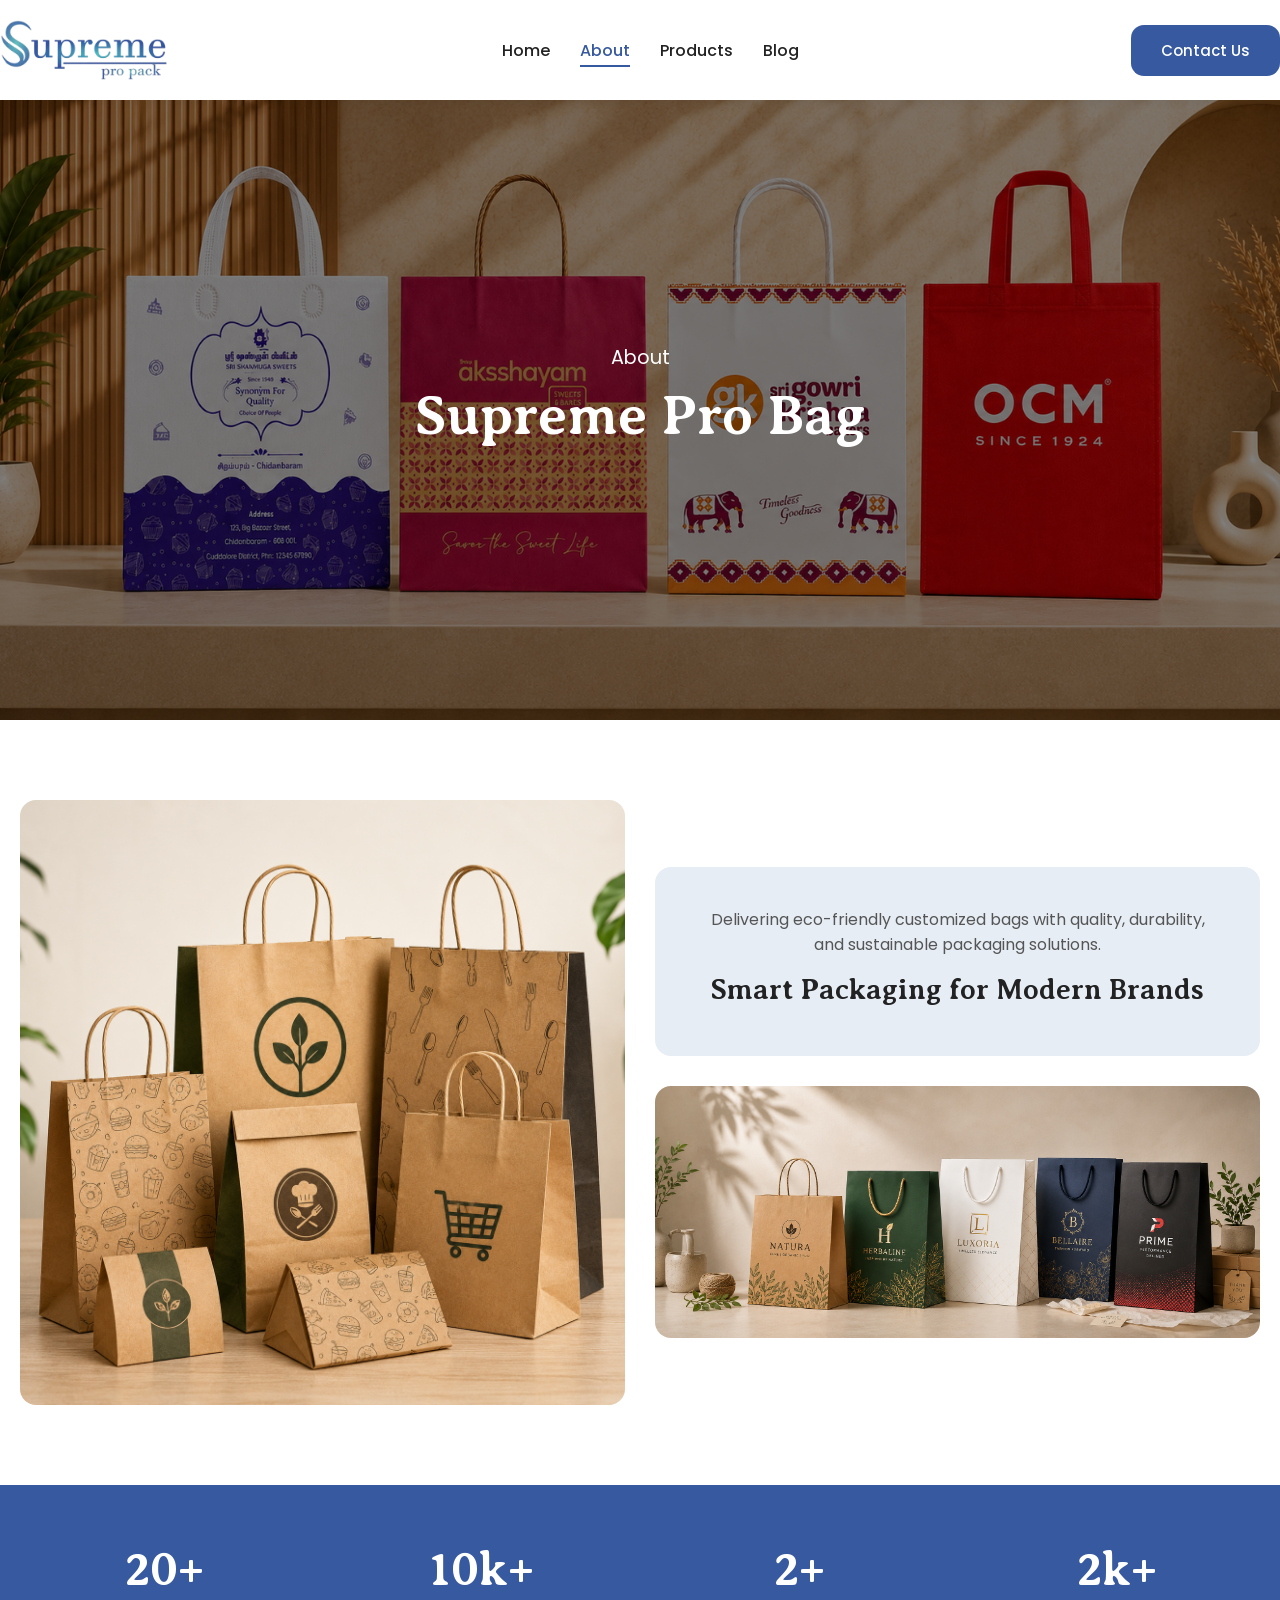
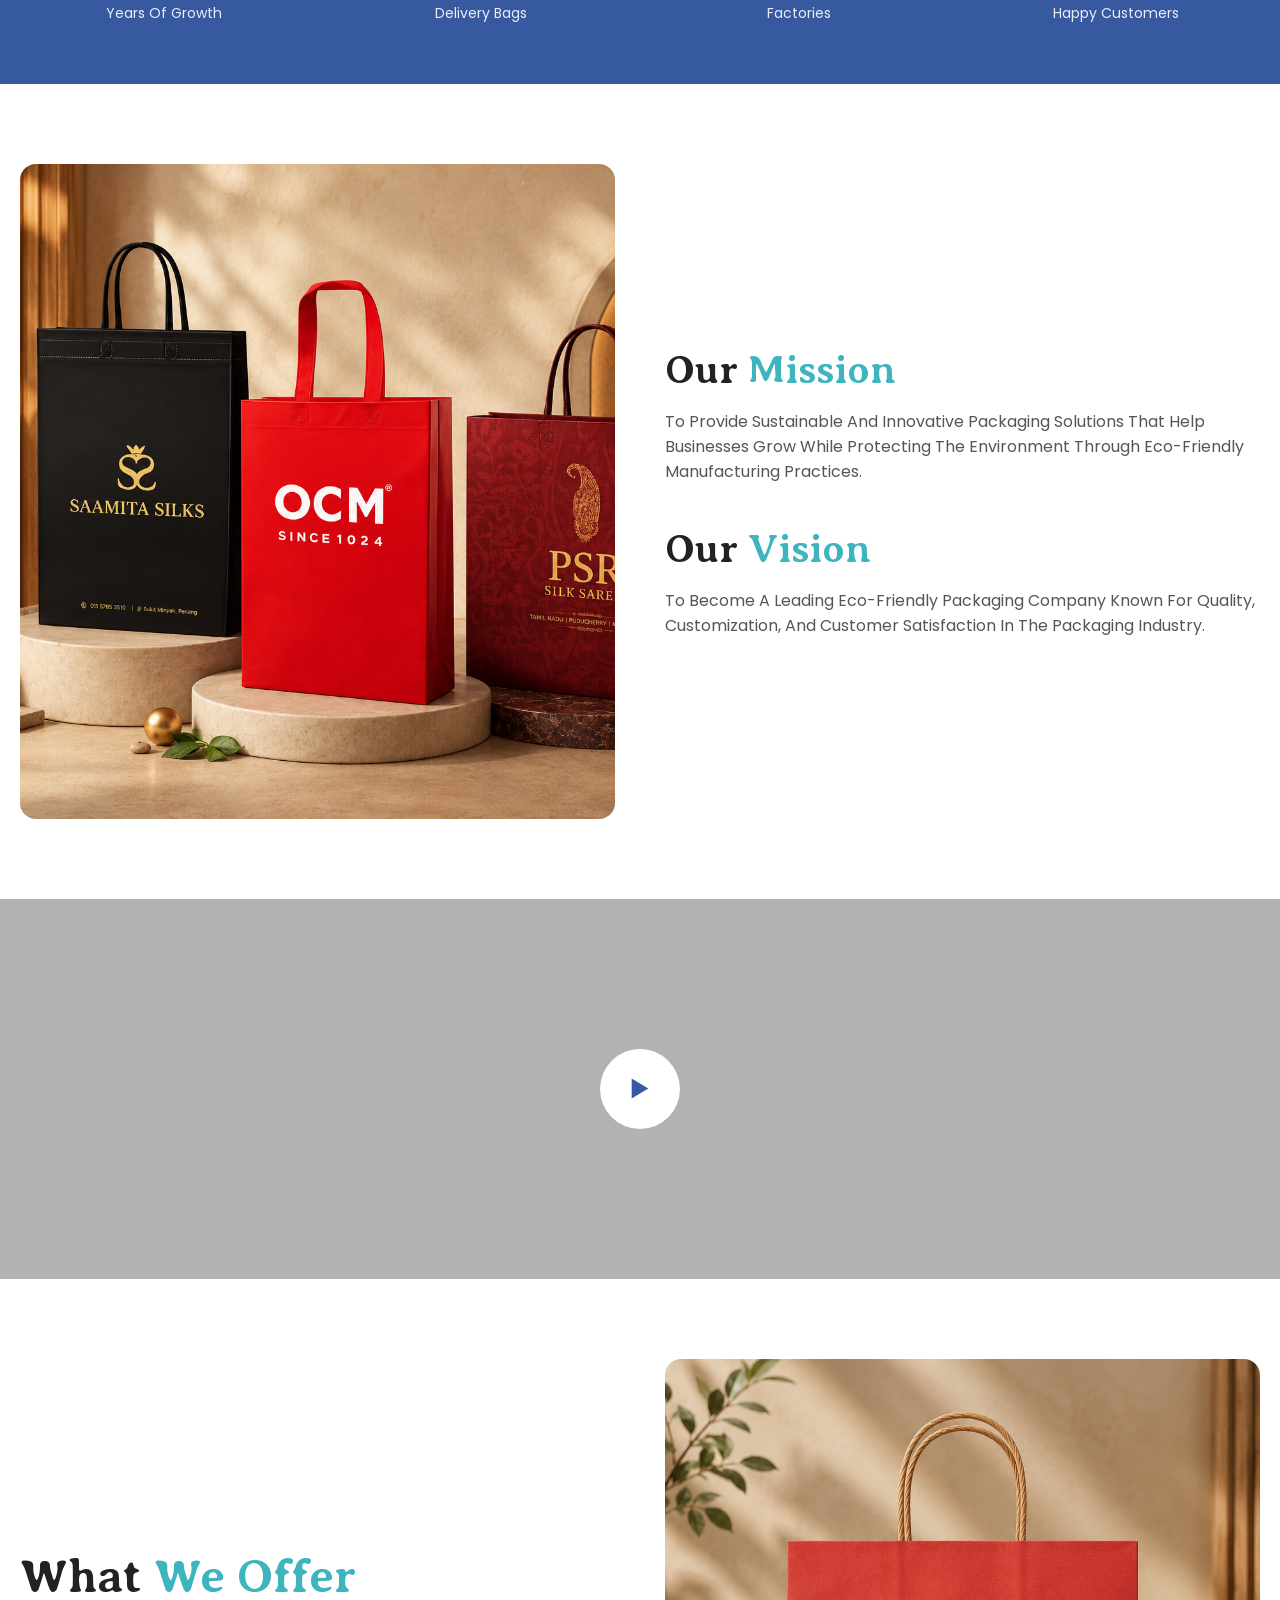
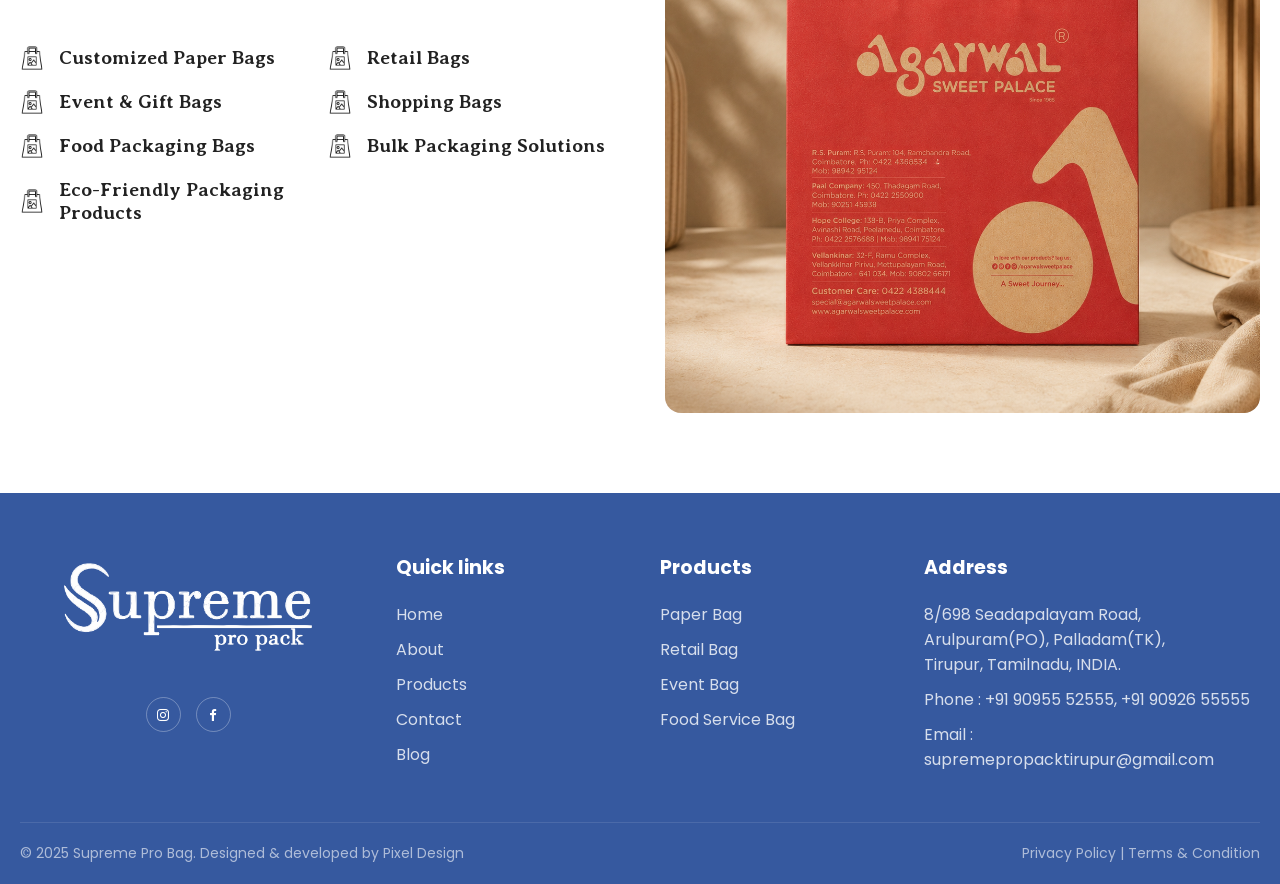
==== about.html @ 0ffd9256 "fourth commit" ====
<!DOCTYPE html>
<html lang="en">
<head>
    <meta charset="UTF-8">
    <meta name="viewport" content="width=device-width, initial-scale=1.0">
    <meta name="description" content="About Supreme Pro Pack - Your Trusted Packaging Partner">
    <title>Supreme Pro Pack | About Us</title>
    
    <!-- Google Fonts -->
    <link rel="preconnect" href="https://fonts.googleapis.com">
    <link rel="preconnect" href="https://fonts.gstatic.com" crossorigin>
    <link href="https://fonts.googleapis.com/css2?family=Averia+Serif+Libre:ital,wght@0,300;0,400;0,700;1,300;1,400;1,700&family=Poppins:ital,wght@0,300;0,400;0,500;0,600;0,700;display=swap" rel="stylesheet">
    
    <!-- Swiper CSS -->
    <link rel="stylesheet" href="https://cdn.jsdelivr.net/npm/swiper@11/swiper-bundle.min.css" />
    
    <!-- BoxIcons for icons -->
    <link href='https://unpkg.com/boxicons@2.1.4/css/boxicons.min.css' rel='stylesheet'>
    
    <!-- Global CSS -->
    <link rel="stylesheet" href="css/style.css">
</head>
<body>
    <!-- Header -->
    <header class="header">
        <div class="container header__inner">
            <a href="index.html" class="logo">
                <img src="assets/img/home-page/header-logo.png" alt="Supreme Pro Pack">
            </a>
            
            <nav class="nav">
                <ul class="nav__list">
                    <li><a href="index.html" class="nav__link">Home</a></li>
                    <li><a href="about.html" class="nav__link active">About</a></li>
                    <li><a href="products.html" class="nav__link">Products</a></li>
                    <li><a href="#" class="nav__link">Blog</a></li>
                </ul>
            </nav>
            
            <a href="contact.html" class="btn btn--primary header__btn">Contact Us</a>
            
            <button class="mobile-toggle" aria-label="Toggle menu">
                <i class='bx bx-menu'></i>
            </button>
        </div>
    </header>

    <main>
        <!-- Page Header -->
        <section class="page-header bg-about-header">
            <div class="container">
                <span class="page-header__subtitle">About</span>
                <h1 class="page-header__title">Supreme Pro Bag</h1>
            </div>
        </section>

        <!-- About Intro Section -->
        <section class="about-intro section-padding">
            <div class="container">
                <div class="about-intro__grid">
                    <div class="about-intro__left">
                        <img src="assets/img/about-us/Subtract.png" alt="Eco Friendly Bags">
                    </div>
                    <div class="about-intro__right">
                        <div class="about-intro__box">
                            <p>Delivering eco-friendly customized bags with quality, durability, and sustainable packaging solutions.</p>
                            <h3>Smart Packaging for Modern Brands</h3>
                        </div>
                        <div class="about-intro__collage">
                            <img src="assets/img/about-us/Frame%201.png" alt="Manufacturing Process">
                        </div>
                    </div>
                </div>
            </div>
        </section>

        <!-- Stats Section -->
        <section class="stats">
            <div class="container">
                <div class="stats__grid">
                    <div class="stat-item">
                        <div class="stat-item__number">20+</div>
                        <div class="stat-item__text">Years Of Growth</div>
                    </div>
                    <div class="stat-item">
                        <div class="stat-item__number">10k+</div>
                        <div class="stat-item__text">Delivery Bags</div>
                    </div>
                    <div class="stat-item">
                        <div class="stat-item__number">2+</div>
                        <div class="stat-item__text">Factories</div>
                    </div>
                    <div class="stat-item">
                        <div class="stat-item__number">2k+</div>
                        <div class="stat-item__text">Happy Customers</div>
                    </div>
                </div>
            </div>
        </section>

        <!-- Mission & Vision Section -->
        <section class="mission-vision section-padding">
            <div class="container">
                <div class="mission-vision__grid">
                    <div class="mission-vision__img">
                        <img src="assets/img/new/Abour our mission vission.png" alt="Supreme Pro Bags">
                    </div>
                    <div class="mission-vision__content">
                        <div class="mv-block">
                            <h3>Our <span class="text-secondary">Mission</span></h3>
                            <p>To Provide Sustainable And Innovative Packaging Solutions That Help Businesses Grow While Protecting The Environment Through Eco-Friendly Manufacturing Practices.</p>
                        </div>
                        <div class="mv-block">
                            <h3>Our <span class="text-secondary">Vision</span></h3>
                            <p>To Become A Leading Eco-Friendly Packaging Company Known For Quality, Customization, And Customer Satisfaction In The Packaging Industry.</p>
                        </div>
                    </div>
                </div>
            </div>
        </section>

        <!-- Video Section -->
        <section class="video-section" class="video-section bg-video-section">
            <a href="#" class="play-btn"><i class='bx bx-play'></i></a>
        </section>

        <!-- What We Offer Section -->
        <section class="offer section-padding">
            <div class="container">
                <div class="offer__grid">
                    <div class="offer__content">
                        <div class="section-heading">
                            <h2 class="section-title">What <span class="text-secondary">We Offer</span></h2>
                        </div>
                        <div class="offer__list">
                            <div class="offer__item">
                                <img src="assets/img/about-us/shopping-bag_3880168%201.png" alt="Icon">
                                <span>Customized Paper Bags</span>
                            </div>
                            <div class="offer__item">
                                <img src="assets/img/about-us/shopping-bag_3880168%201.png" alt="Icon">
                                <span>Retail Bags</span>
                            </div>
                            <div class="offer__item">
                                <img src="assets/img/about-us/shopping-bag_3880168%201.png" alt="Icon">
                                <span>Event & Gift Bags</span>
                            </div>
                            <div class="offer__item">
                                <img src="assets/img/about-us/shopping-bag_3880168%201.png" alt="Icon">
                                <span>Shopping Bags</span>
                            </div>
                            <div class="offer__item">
                                <img src="assets/img/about-us/shopping-bag_3880168%201.png" alt="Icon">
                                <span>Food Packaging Bags</span>
                            </div>
                            <div class="offer__item">
                                <img src="assets/img/about-us/shopping-bag_3880168%201.png" alt="Icon">
                                <span>Bulk Packaging Solutions</span>
                            </div>
                            <div class="offer__item">
                                <img src="assets/img/about-us/shopping-bag_3880168%201.png" alt="Icon">
                                <span>Eco-Friendly Packaging Products</span>
                            </div>
                        </div>
                    </div>
                    <div class="offer__img">
                        <img src="assets/img/new/ChatGPT Image Jun 20, 2026, 01_27_33 PM.png" alt="Our Offerings">
                    </div>
                </div>
            </div>
        </section>
    </main>

    <!-- Footer -->
    <footer class="footer">
        <div class="container footer__top">
            <div class="footer__col">
                <a href="index.html" class="footer__logo">
                    <img src="assets/img/home-page/footer-logo.png" alt="Supreme Pro Pack">
                </a>
                <div class="footer__socials">
                    <a href="#"><i class='bx bxl-instagram'></i></a>
                    <a href="#"><i class='bx bxl-facebook'></i></a>
                </div>
            </div>
            
            <div class="footer__col">
                <h4 class="footer__title">Quick links</h4>
                <ul class="footer__links">
                    <li><a href="index.html">Home</a></li>
                    <li><a href="about.html">About</a></li>
                    <li><a href="products.html">Products</a></li>
                    <li><a href="contact.html">Contact</a></li>
                    <li><a href="#">Blog</a></li>
                </ul>
            </div>
            
            <div class="footer__col">
                <h4 class="footer__title">Products</h4>
                <ul class="footer__links">
                    <li><a href="#">Paper Bag</a></li>
                    <li><a href="#">Retail Bag</a></li>
                    <li><a href="#">Event Bag</a></li>
                    <li><a href="#">Food Service Bag</a></li>
                </ul>
            </div>
            
            <div class="footer__col">
                <h4 class="footer__title">Address</h4>
                <p class="footer__address">8/698 Seadapalayam Road,<br>Arulpuram(PO), Palladam(TK),<br>Tirupur, Tamilnadu, INDIA.</p>
                <p class="footer__contact">Phone : +91 90955 52555, +91 90926 55555</p>
                <p class="footer__contact">Email : supremepropacktirupur@gmail.com</p>
            </div>
        </div>
        
        <div class="container">
            <div class="footer__bottom">
                <p>&copy; 2025 Supreme Pro Bag. Designed & developed by Pixel Design</p>
                <div class="footer__bottom-links">
                    <a href="#">Privacy Policy</a> | <a href="#">Terms & Condition</a>
                </div>
            </div>
        </div>
    </footer>

    <!-- Swiper JS -->
    <script src="https://cdn.jsdelivr.net/npm/swiper@11/swiper-bundle.min.js"></script>
    
    <!-- Custom JS -->
    <script src="js/app.js"></script>
</body>
</html>
---- css/style.css ----
@import url('https://fonts.googleapis.com/css2?family=Averia+Serif+Libre:ital,wght@0,300;0,400;0,700;1,300;1,400;1,700&family=Poppins:ital,wght@0,100;0,200;0,300;0,400;0,500;0,600;0,700;0,800;0,900;1,100;1,200;1,300;1,400;1,500;1,600;1,700;1,800;1,900&display=swap');

/* --- CSS Variables --- */
:root {
    /* Brand Colors */
    --color-primary: #36599F;
    /* Blue */
    --color-secondary: #3eb5be;
    /* Teal */
    --color-white: #ffffff;
    --color-text: #555555;
    --color-heading: #222222;
    --color-bg-light: #f5f8fa;
    --color-border: #e0e0e0;

    /* Typography */
    --font-heading: 'Averia Serif Libre', serif;
    --font-body: 'Poppins', sans-serif;

    --transition: all 0.3s ease;
    --border-radius: 16px;
    --box-shadow: 0 10px 30px rgba(0, 0, 0, 0.08);
}

/* --- Base Styles (Mobile-First) --- */
* {
    margin: 0;
    padding: 0;
    box-sizing: border-box;
}

html {
    scroll-behavior: smooth;
}

body {
    font-family: var(--font-body);
    background-color: var(--color-white);
    color: var(--color-text);
    font-size: 16px;
    overflow-x: hidden;
}

h1,
h2,
h3,
h4,
h5,
h6 {
    font-family: var(--font-heading);
    color: var(--color-heading);
    margin-bottom: 0.5rem;
    font-weight: 700;
}

a {
    text-decoration: none;
    color: inherit;
    transition: var(--transition);
}

ul {
    list-style: none;
}

img {
    max-width: 100%;
    height: auto;
    display: block;
}

.container {
    width: 100%;
    max-width: 1350px;
    margin: 0 auto;
    padding: 0 20px;
}

.section-padding {
    padding: 80px 0;
}

/* Utilities */
.text-secondary {
    color: var(--color-secondary);
}

.text-white {
    color: var(--color-white);
}

.bg-primary {
    background-color: var(--color-primary);
    color: var(--color-white);
}

.bg-primary h1,
.bg-primary h2,
.bg-primary h3,
.bg-primary h4 {
    color: var(--color-white);
}

.fw-light {
    font-weight: 400;
}

.text-center {
    text-align: center;
}

.mt-40 {
    margin-top: 40px;
}

.mb-50 {
    margin-bottom: 50px;
}

/* Section Headings */
.section-heading {
    margin-bottom: 40px;
}

.section-heading--center {
    text-align: center;
    display: flex;
    flex-direction: column;
    align-items: center;
}

.section-subtitle {
    font-family: var(--font-body);
    font-size: 14px;
    text-transform: uppercase;
    letter-spacing: 1px;
    color: var(--color-text);
    display: inline-block;
    margin-bottom: 10px;
    position: relative;
    padding-left: 50px;
}

.section-subtitle::before {
    content: '';
    position: absolute;
    left: 0;
    top: 50%;
    transform: translateY(-50%);
    width: 40px;
    height: 1px;
    background-color: var(--color-text);
}

.section-subtitle--light {
    color: var(--color-white);
}

.section-subtitle--light::before {
    background-color: var(--color-white);
}

.section-title {
    font-size: 1.8rem;
    line-height: 1.2;
}

.section-heading--light .section-title {
    color: var(--color-white);
}

/* Buttons */
.btn {
    display: inline-flex;
    align-items: center;
    justify-content: center;
    gap: 8px;
    padding: 12px 28px;
    border-radius: 13px;
    font-family: var(--font-body);
    font-weight: 500;
    font-size: 15px;
    cursor: pointer;
    border: 2px solid transparent;
    transition: var(--transition);
}

.btn .bx.bx-right-arrow-alt {
    background-color: #fff;
    font-size: 24px;
    padding: 3px;
    color: var(--color-primary);
    border-radius: 50%;
    transform: rotate(-45deg);
    transition: all 0.2s ease;
}

.btn:hover .bx.bx-right-arrow-alt {
    transform: rotate(0deg);
}

.btn--primary {
    background-color: var(--color-primary);
    color: var(--color-white);
}

.btn--primary:hover {
    background-color: #2a4785;
    color: var(--color-white);
    transform: translateY(-2px);
}

.btn--outline-light {
    background-color: transparent;
    border-color: var(--color-white);
    color: var(--color-white);
}

.btn--outline-light:hover {
    background-color: var(--color-white);
    color: var(--color-primary);
}


/* --- Header --- */
.header {
    position: fixed;
    top: 0;
    left: 0;
    width: 100%;
    background-color: var(--color-white);
    box-shadow: 0 2px 10px rgba(0, 0, 0, 0.05);
    z-index: 1000;
    padding: 15px 0;
}

.header__inner {
    display: flex;
    align-items: center;
    justify-content: space-between;
}

.logo img {
    height: 40px;
}

.nav {
    position: fixed;
    top: 0;
    left: 0;
    width: 100%;
    height: 100vh;
    background-color: var(--color-white);
    z-index: 99;
    display: flex;
    align-items: center;
    justify-content: center;
    opacity: 0;
    visibility: hidden;
    transition: opacity 0.3s ease, visibility 0.3s ease;
}

.nav.active {
    opacity: 1;
    visibility: visible;
}

.nav .nav__list {
    flex-direction: column;
    gap: 30px;
    text-align: center;
}

.nav__list {
    display: flex;
    gap: 30px;
}

.nav__link {
    font-weight: 500;
    color: var(--color-heading);
    position: relative;
    font-size: 1.8rem;
}

.nav__link:hover,
.nav__link.active {
    color: var(--color-primary);
}

.nav__link.active::after {
    content: '';
    position: absolute;
    bottom: -5px;
    left: 0;
    width: 100%;
    height: 2px;
    background-color: var(--color-primary);
}

.header__btn {
    display: none;
}

.mobile-toggle {
    display: block;
    background: none;
    border: none;
    font-size: 32px;
    color: var(--color-heading);
    cursor: pointer;
    width: 40px;
    height: 40px;
    position: relative;
    z-index: 100;
}

.mobile-toggle i {
    display: block;
    transition: transform 0.3s ease;
}

.mobile-toggle i.bx-x {
    transform: rotate(180deg);
}

/* --- Hero Section --- */
.hero {
    padding: 150px 0 80px;
    background-size: cover;
    background-position: center;
    background-repeat: no-repeat;
    min-height: 100vh;
    display: flex;
    align-items: center;
    background-image: url('../assets/img/home-page/hero-banner.png');
    background-color: #0003;
    background-blend-mode: color;
}

.hero__content {
    max-width: 800px;
}

.hero__title {
    font-size: 2rem;
    color: var(--color-white);
    margin-bottom: 20px;
}

.hero__subtitle {
    color: rgba(255, 255, 255, 0.9);
    font-size: 1.1rem;
    margin-bottom: 30px;
}

/* --- About Section --- */
.about__inner {
    display: grid;
    grid-template-columns: 1fr;
    gap: 40px;
    align-items: center;
}

.about__image-wrapper {
    position: relative;
    border-radius: var(--border-radius);
    overflow: hidden;
}

.about__img {
    width: 100%;
    border-radius: var(--border-radius);
    aspect-ratio: 10 / 11;
    object-fit: cover;
    object-position: center;
}

.about__badge {
    position: absolute;
    bottom: 20px;
    right: 20px;
    background-color: var(--color-secondary);
    color: var(--color-white);
    padding: 20px;
    border-radius: 12px;
    text-align: center;
    box-shadow: 0 10px 20px rgba(62, 181, 190, 0.3);
}

.badge__number {
    display: block;
    font-size: 2.5rem;
    font-weight: 700;
    font-family: var(--font-heading);
    line-height: 1;
}

.badge__text {
    font-size: 14px;
    font-weight: 500;
}

.about__text {
    margin-bottom: 30px;
}

/* --- Collections Section --- */
.collections__grid {
    display: grid;
    grid-template-columns: 1fr;
    gap: 30px;
}

.collection-card {
    background-color: var(--color-white);
    border-radius: var(--border-radius);
    padding: 20px;
    color: var(--color-text);
    position: relative;
    transition: var(--transition);
    display: flex;
    flex-direction: column;
}

.collection-card > a {
    align-self: center;
}

.collection-card:hover {
    transform: translateY(-5px);
    box-shadow: var(--box-shadow);
}

.collection-card__img-wrap {
    background-color: var(--color-bg-light);
    border-radius: var(--border-radius);
    padding: 30px;
    margin-bottom: 20px;
    position: relative;
    display: flex;
    justify-content: center;
    align-items: center;
    height: 250px;
}

.collection-card__img-wrap img {
    max-height: 100%;
    object-fit: contain;
}

.wishlist-btn {
    position: absolute;
    top: 15px;
    right: 15px;
    width: 35px;
    height: 35px;
    border-radius: 50%;
    background-color: var(--color-white);
    border: none;
    display: flex;
    align-items: center;
    justify-content: center;
    box-shadow: 0 2px 10px rgba(0, 0, 0, 0.1);
    cursor: pointer;
}

.collection-card__content h3 {
    color: var(--color-heading);
    margin-bottom: 10px;
}

.collection-card__content p {
    font-size: 14px;
    margin-bottom: 20px;
}

.collection-card__link {
    position: absolute;
    bottom: -20px;
    right: 30px;
    width: 50px;
    height: 50px;
    background-color: var(--color-white);
    border-radius: 50%;
    display: flex;
    align-items: center;
    justify-content: center;
    color: var(--color-primary);
    font-size: 24px;
    box-shadow: 0 5px 15px rgba(0, 0, 0, 0.1);
}

.collection-card__link:hover {
    background-color: var(--color-primary);
    color: var(--color-white);
}

/* --- Why Choose Section --- */
.features-grid {
    display: grid;
    grid-template-columns: 1fr;
    gap: 30px;
    position: relative;
}

.features-grid::before {
    content: '';
    position: absolute;
    top: 50px;
    left: 0;
    width: 100%;
    height: 1px;
    background-color: var(--color-border);
    z-index: -1;
    display: none;
    /* Hidden on mobile */
}

.feature-item {
    text-align: center;
}

.feature-item__icon {
    width: 100px;
    height: 100px;
    margin: 0 auto 20px;
    background-color: var(--color-secondary);
    border-radius: 50%;
    display: flex;
    align-items: center;
    justify-content: center;
    box-shadow: 0 5px 20px rgba(0, 0, 0, 0.05);
}

.feature-item__icon img {
    width: 50px;
}

.feature-item__title {
    font-size: 1.1rem;
    margin-bottom: 10px;
}

/* --- Our Process Section --- */
.process__layout {
    display: grid;
    grid-template-columns: 1fr;
    gap: 40px;
    align-items: center;
}

.process-step {
    display: flex;
    gap: 20px;
    margin-bottom: 30px;
}

.process-step__number {
    width: 50px;
    height: 50px;
    background-color: var(--color-white);
    color: var(--color-primary);
    font-family: var(--font-heading);
    font-size: 24px;
    font-weight: 700;
    display: flex;
    align-items: center;
    justify-content: center;
    border-radius: 10px;
    flex-shrink: 0;
}

.process-step__content h3 {
    margin-bottom: 10px;
    font-size: 2rem;
}

.process-step__content p {
    font-size: 14px;
    color: rgba(255, 255, 255, 0.8);
}

.process__img {
    margin: 0 auto;
}

/* --- Clients Section --- */
.clients__grid {
    display: flex;
    flex-wrap: wrap;
    justify-content: center;
    gap: 30px;
    align-items: center;
}

.client-logo {
    flex: 0 0 calc(50% - 15px);
    display: flex;
    justify-content: center;
}

.client-logo img {
    max-height: 60px;
    filter: grayscale(100%);
    opacity: 0.6;
    transition: var(--transition);
}

.client-logo:hover img {
    filter: grayscale(0);
    opacity: 1;
}

/* --- Gallery Section --- */
.gallery__img {
    width: 100%;
    height: 100%;
    object-fit: cover;
    aspect-ratio: 1/1;
    display: block;
}

/* --- Testimonial Section --- */
.testimonial__header {
    display: flex;
    flex-direction: column;
    margin-bottom: 40px;
}

.testimonial__nav {
    display: flex;
    gap: 10px;
    margin-top: 20px;
}

.testimonial__nav button {
    width: 40px;
    height: 40px;
    border-radius: 50%;
    border: 1px solid var(--color-secondary);
    background: transparent;
    color: var(--color-secondary);
    font-size: 20px;
    cursor: pointer;
    transition: var(--transition);
}

.testimonial__nav button:hover {
    background: var(--color-secondary);
    color: var(--color-white);
}

.testimonial-card {
    border: 1px solid var(--color-border);
    border-radius: var(--border-radius);
    padding: 30px;
    position: relative;
    height: 100%;
}

.testimonial-card__stars {
    color: #ffc107;
    margin-bottom: 15px;
}

.testimonial-card__text {
    font-style: italic;
    margin-bottom: 20px;
}

.testimonial-card__name {
    font-family: var(--font-body);
}

.testimonial-card__quote {
    position: absolute;
    bottom: 20px;
    right: 20px;
    width: 40px;
}

/* --- CTA Section --- */
.cta {
    background-size: cover;
    background-position: center;
    color: var(--color-white);
    padding: 100px 0;
    background-image: url('../assets/img/new/banner\ image.png');
    background-color: #0003;
    background-blend-mode: color;
}

.cta__content {
    max-width: 600px;
}

.cta__title {
    color: var(--color-white);
    font-size: 2.5rem;
    margin-bottom: 20px;
}

.cta__text {
    margin-bottom: 30px;
    color: rgba(255, 255, 255, 0.9);
}

/* --- Footer --- */
.footer {
    background-color: var(--color-primary);
    color: var(--color-white);
    padding-top: 60px;
}

.footer__col:nth-child(1) {
    display: flex;
    flex-direction: column;
    align-items: center;
    gap: 1rem;
}

.footer__col:nth-child(1)>a {
    width: 80%;
}

.footer__top {
    display: grid;
    grid-template-columns: 1fr;
    gap: 40px;
    margin-bottom: 40px;
}

.footer__logo {
    display: inline-block;
    margin-bottom: 20px;
    padding: 10px;
    border-radius: 8px;
}

.footer__socials {
    display: flex;
    gap: 15px;
}

.footer__socials a {
    width: 35px;
    height: 35px;
    border-radius: 50%;
    border: 1px solid rgba(255, 255, 255, 0.3);
    display: flex;
    align-items: center;
    justify-content: center;
    color: var(--color-white);
}

.footer__socials a:hover {
    background-color: var(--color-secondary);
    border-color: var(--color-secondary);
}

.footer__title {
    color: var(--color-white);
    margin-bottom: 20px;
    font-family: var(--font-body);
    font-size: 1.2rem;
}

.footer__links li {
    margin-bottom: 10px;
}

.footer__links a {
    color: rgba(255, 255, 255, 0.8);
}

.footer__links a:hover {
    color: var(--color-secondary);
}

.footer__address,
.footer__contact {
    color: rgba(255, 255, 255, 0.8);
    margin-bottom: 10px;
}

.footer__bottom {
    border-top: 1px solid rgba(255, 255, 255, 0.1);
    padding: 20px 0;
    display: flex;
    flex-direction: column;
    align-items: center;
    text-align: center;
    gap: 10px;
    font-size: 14px;
    color: rgba(255, 255, 255, 0.6);
}

.footer__bottom-links a {
    color: rgba(255, 255, 255, 0.6);
}

/* --- Page Header Banner --- */
.page-header {
    padding: 180px 0 100px;
    background-size: cover;
    background-position: center;
    background-repeat: no-repeat;
    text-align: center;
    color: var(--color-white);
    position: relative;
    background-image: url('../assets/img/home-page/home-about-sec.png');
    min-height: 80vh;
    margin: auto;
    display: flex;
    justify-content: center;
    align-items: center;
}

.page-header::before {
    content: '';
    position: absolute;
    top: 0;
    left: 0;
    right: 0;
    bottom: 0;
    background: rgba(0, 0, 0, 0.5);
    z-index: 1;
}

.page-header .container {
    position: relative;
    z-index: 2;
}

.page-header__subtitle {
    font-family: var(--font-body);
    font-size: 1.2rem;
    margin-bottom: 10px;
    display: block;
}

.page-header__title {
    font-size: 2rem;
    color: var(--color-white);
}

/* --- About Intro Section --- */
.about-intro__grid {
    display: grid;
    grid-template-columns: 1fr;
    gap: 30px;
}

.about-intro__left img {
    width: 100%;
    border-radius: var(--border-radius);
}

.about-intro__right {
    display: flex;
    flex-direction: column;
    gap: 30px;
}

.about-intro__box {
    background-color: #e6edf5;
    padding: 40px;
    border-radius: var(--border-radius);
    text-align: center;
}

.about-intro__box p {
    color: var(--color-text);
    margin-bottom: 15px;
}

.about-intro__box h3 {
    font-size: 1.8rem;
    color: var(--color-heading);
}

.about-intro__collage img {
    width: 100%;
    border-radius: var(--border-radius);
}

/* --- Stats Section --- */
.stats {
    background-color: var(--color-primary);
    color: var(--color-white);
    padding: 60px 0;
}

.stats__grid {
    display: grid;
    grid-template-columns: repeat(2, 1fr);
    gap: 30px;
    text-align: center;
}

.stat-item__number {
    font-family: var(--font-heading);
    font-size: 3rem;
    font-weight: 700;
    margin-bottom: 10px;
    line-height: 1;
}

.stat-item__text {
    font-size: 14px;
    opacity: 0.9;
}

/* --- Mission & Vision --- */
.mission-vision__grid {
    display: grid;
    grid-template-columns: 1fr;
    gap: 50px;
    align-items: center;
}

.mission-vision__img img {
    width: 100%;
    border-radius: var(--border-radius);
    aspect-ratio: 10 / 11;
    object-fit: cover;
    object-position: center;
}

.mv-block {
    margin-bottom: 40px;
}

.mv-block:last-child {
    margin-bottom: 0;
}

.mv-block h3 {
    font-size: 2.5rem;
    margin-bottom: 15px;
}

/* --- Video Section --- */
.video-section {
    position: relative;
    padding: 150px 0;
    background-size: cover;
    background-position: center;
    background-attachment: fixed;
    display: flex;
    justify-content: center;
    align-items: center;
}

.video-section::before {
    content: '';
    position: absolute;
    top: 0;
    left: 0;
    right: 0;
    bottom: 0;
    background: rgba(0, 0, 0, 0.3);
}

.play-btn {
    position: relative;
    width: 80px;
    height: 80px;
    background-color: var(--color-white);
    border-radius: 50%;
    display: flex;
    justify-content: center;
    align-items: center;
    color: var(--color-primary);
    font-size: 40px;
    text-decoration: none;
    z-index: 2;
    transition: var(--transition);
}

.play-btn:hover {
    transform: scale(1.1);
}

/* --- What We Offer --- */
.offer__grid {
    display: grid;
    grid-template-columns: 1fr;
    gap: 50px;
    align-items: center;
}

.offer__list {
    display: grid;
    grid-template-columns: 1fr;
    gap: 20px;
}

.offer__item {
    display: flex;
    align-items: center;
    gap: 15px;
    font-family: var(--font-heading);
    font-size: 1.2rem;
    font-weight: 700;
    color: var(--color-heading);
}

.offer__item img {
    width: 24px;
    height: 24px;
}

.offer__img img {
    width: 100%;
    border-radius: var(--border-radius);
    aspect-ratio: 10 / 11;
    object-fit: cover;
    object-position: center;
}

/* --- Products Page specific --- */
.products-grid {
    display: grid;
    grid-template-columns: 1fr;
    gap: 30px;
}

.product-card {
    background-color: #e6edf5;
    border-radius: var(--border-radius);
    padding: 30px 20px;
    text-align: center;
    position: relative;
    transition: var(--transition);
}

.product-card:hover {
    transform: translateY(-5px);
    box-shadow: var(--box-shadow);
}

.product-card__img {
    height: 200px;
    margin: 0 auto 20px;
    display: flex;
    align-items: center;
    justify-content: center;
}

.product-card__img img {
    max-height: 100%;
}

.product-card__dots {
    display: flex;
    justify-content: center;
    gap: 5px;
    margin-bottom: 20px;
}

.product-card__dot {
    width: 10px;
    height: 10px;
    border-radius: 50%;
    border: 1px solid var(--color-primary);
}

.product-card__dot.active {
    background-color: var(--color-secondary);
    border-color: var(--color-secondary);
}

.product-card__title {
    font-size: 1.5rem;
    margin-bottom: 10px;
}

.product-card__desc {
    font-size: 14px;
    margin-bottom: 20px;
}

.btn--sm {
    padding: 8px 20px;
    font-size: 14px;
}

/* Promotional Banners */
.promo-banners {
    display: grid;
    grid-template-columns: 1fr;
    gap: 30px;
    margin-top: 60px;
}


.promo-banner {
    background-color: var(--color-primary);
    color: var(--color-white);
    border-radius: var(--border-radius);
    display: flex;
    position: relative;
    overflow: hidden;
    flex-wrap: wrap;
    padding-bottom: 60vw;
}

.promo-banner__img {
    position: absolute;
    top: 100%;
    right: 100%;
    transform: translate(83%, -40%);
    width: 150%;
    aspect-ratio: 1/1;
    background-color: #e05252;
    border-radius: 50%;
    overflow: hidden;
}

.promo-banner__img img {
    width: 100%;
    height: 100%;
    object-fit: cover;
    object-position: top;
}

.promo-banner__content {
    position: relative;
    z-index: 2;
    width: 100%;
    padding: 40px;
}

.promo-banner__title {
    color: var(--color-white);
    font-size: 2rem;
    margin-bottom: 20px;
}

.promo-banner__list {
    margin-bottom: 30px;
    display: grid;
    grid-template-columns: 1fr 1fr;
    gap: 10px;
}

.promo-banner__list li {
    font-size: 14px;
    position: relative;
    padding-left: 15px;
}

.promo-banner__list li::before {
    content: '•';
    position: absolute;
    left: 0;
}

/* --- Product Detail Page --- */
.product-detail__grid {
    display: grid;
    grid-template-columns: 1fr;
    gap: 40px;
}

.product-gallery {
    display: flex;
    flex-direction: column-reverse;
    gap: 20px;
}

.product-gallery__thumbnails {
    display: flex;
    gap: 15px;
    justify-content: center;
}

.product-gallery__thumb {
    width: 80px;
    height: 80px;
    background-color: #e6edf5;
    border-radius: var(--border-radius);
    padding: 10px;
    cursor: pointer;
    border: 2px solid transparent;
    transition: var(--transition);
}

.product-gallery__thumb.active,
.product-gallery__thumb:hover {
    border-color: var(--color-primary);
}

.product-gallery__thumb img {
    width: 100%;
    height: 100%;
    object-fit: contain;
}

.product-gallery__main {
    background-color: #e6edf5;
    border-radius: var(--border-radius);
    padding: 40px;
    position: relative;
    display: flex;
    justify-content: center;
    align-items: center;
    min-height: 350px;
}

.product-gallery__main img {
    max-height: 350px;
    object-fit: contain;
}

.product-info__title {
    font-size: 2.5rem;
    margin-bottom: 15px;
}

.product-info__desc {
    margin-bottom: 30px;
    font-size: 1.1rem;
    color: var(--color-text);
}

.enquiry-form {
    display: flex;
    flex-direction: column;
    gap: 15px;
}

.form-row {
    display: grid;
    grid-template-columns: 1fr;
    gap: 15px;
}

.form-control {
    width: 100%;
    padding: 15px 20px;
    border: none;
    background-color: #e6edf5;
    border-radius: 10px;
    font-family: var(--font-body);
    font-size: 14px;
    color: var(--color-text);
    outline: none;
    transition: var(--transition);
}

.form-control:focus {
    box-shadow: 0 0 0 2px var(--color-primary);
}

.select-wrapper {
    position: relative;
}

select.form-control {
    appearance: none;
    background-image: url("data:image/svg+xml;charset=US-ASCII,%3Csvg%20xmlns%3D%22http%3A%2F%2Fwww.w3.org%2F2000%2Fsvg%22%20width%3D%22292.4%22%20height%3D%22292.4%22%3E%3Cpath%20fill%3D%22%2336599F%22%20d%3D%22M287%2069.4a17.6%2017.6%200%200%200-13-5.4H18.4c-5%200-9.3%201.8-12.9%205.4A17.6%2017.6%200%200%200%200%2082.2c0%205%201.8%209.3%205.4%2012.9l128%20127.9c3.6%203.6%207.8%205.4%2012.8%205.4s9.2-1.8%2012.8-5.4L287%2095c3.5-3.5%205.4-7.8%205.4-12.8%200-5-1.9-9.2-5.5-12.8z%22%2F%3E%3C%2Fsvg%3E");
    background-repeat: no-repeat;
    background-position: right 20px top 50%;
    background-size: 12px auto;
}

.enquiry-form button {
    align-self: flex-start;
    margin-top: 10px;
}

/* --- Contact Page --- */
.contact-hero {
    background-color: var(--color-primary);
    padding: 160px 0 80px;
    text-align: center;
    color: var(--color-white);
}

.contact-hero__title {
    font-size: 3.5rem;
    color: var(--color-white);
}

.contact-cards {
    display: grid;
    grid-template-columns: 1fr;
    gap: 30px;
    margin-top: 40px;
}

.contact-card {
    background-color: var(--color-white);
    border: 1px solid var(--color-border);
    border-radius: var(--border-radius);
    padding: 40px 20px;
    text-align: center;
    transition: var(--transition);
}

.contact-card:hover {
    box-shadow: var(--box-shadow);
    transform: translateY(-5px);
}

.contact-card__icon {
    font-size: 40px;
    color: var(--color-heading);
    margin-bottom: 20px;
}

.contact-card h4 {
    font-size: 1.2rem;
    margin-bottom: 15px;
}

.contact-layout {
    display: grid;
    grid-template-columns: 1fr;
    gap: 40px;
}

.contact-map img {
    width: 100%;
    height: 100%;
    object-fit: cover;
    border-radius: var(--border-radius);
}

.contact-form-wrapper {
    background-color: var(--color-white);
    border: 1px solid var(--color-border);
    border-radius: var(--border-radius);
    padding: 40px;
}

.contact-form-wrapper h3 {
    margin-bottom: 30px;
    font-size: 1.8rem;
}

/* --- Inline Styles Replacement --- */
.bg-about-header {
    background-image: url('../assets/img/new/about\ banner\ image.png');
}

.bg-video-section {
    background-image: url('../assets/img/about-us/ChatGPT%20Image%20May%2012,%202026,%2010_54_38%20AM%201.png');
}

.pt-0 {
    padding-top: 0 !important;
}

.bg-hero {
    background-image: url('../assets/img/home-page/hero-banner.png');
}

.icon-heart {
    color: #e05252;
}

.bg-cta {
    background-image: linear-gradient(rgba(0, 0, 0, 0.6), rgba(0, 0, 0, 0.6)), url('../assets/img/home-page/home-about-sec.png');
}

.page-header.bg-product-header {
    background-image: url('../assets/img/new/product\ page\ banner.png');
}

.img-shopping-bag {
    max-height: 150px;
    object-fit: contain;
}

.bg-promo-1 {
    background-image: linear-gradient(to right, rgba(54, 89, 159, 1) 50%, rgba(54, 89, 159, 0.8)), url('../assets/img/about-us/Frame%201.png');
    background-size: cover;
    background-position: right;
}

.bg-promo-2 {
    background-image: linear-gradient(to right, rgba(54, 89, 159, 1) 50%, rgba(54, 89, 159, 0.8)), url('../assets/img/about-us/Subtract_2.png');
    background-size: cover;
    background-position: right;
}

.opacity-90 {
    opacity: 0.9;
}

/* --- Media Queries (Tablet & Desktop) --- */
@media (min-width: 768px) {
    .section-title {
        font-size: 3rem;
    }

    .header__inner {
        padding: 5px 0;
    }

    .mobile-toggle {
        display: none;
    }

    .logo img {
        height: 60px;
    }

    .nav {
        position: static;
        height: auto;
        background-color: transparent;
        z-index: auto;
        display: block;
        opacity: 1;
        visibility: visible;
        width: unset;
    }

    .nav .nav__list {
        flex-direction: row;
        gap: 30px;
    }

    .nav__link {
        font-size: 1rem;
    }

    .header__btn {
        display: inline-flex;
    }

    .about__inner {
        grid-template-columns: 1fr 1fr;
    }

    .collections__grid {
        grid-template-columns: repeat(2, 1fr);
    }

    .features-grid {
        grid-template-columns: repeat(2, 1fr);
    }

    .clients__grid {
        gap: 40px;
    }

    .client-logo {
        flex: 0 0 calc(25% - 30px);
    }



    .testimonial__header {
        flex-direction: row;
        justify-content: space-between;
        align-items: flex-end;
    }

    .testimonial__nav {
        margin-top: 0;
    }

    .footer__top {
        grid-template-columns: repeat(2, 1fr);
    }

    .footer__bottom {
        flex-direction: row;
        justify-content: space-between;
    }

    /* About Page Queries */
    .about-intro__grid {
        grid-template-columns: 1fr 1fr;
        align-items: center;
    }

    .mission-vision__grid {
        grid-template-columns: 1fr 1fr;
    }

    .offer__grid {
        grid-template-columns: 1fr 1fr;
    }

    .offer__list {
        grid-template-columns: 1fr 1fr;
    }

    /* Products Page Queries */
    .products-grid {
        grid-template-columns: repeat(2, 1fr);
    }

    /* Contact Page Queries */
    .contact-cards {
        grid-template-columns: repeat(3, 1fr);
    }
}

@media (min-width: 992px) {
    .hero__title {
        font-size: 4rem;
    }

    .collections__grid {
        grid-template-columns: repeat(3, 1fr);
    }

    .features-grid {
        grid-template-columns: repeat(4, 1fr);
    }

    .features-grid::before {
        display: block;
    }

    .process__layout {
        grid-template-columns: 1fr 1fr 1fr;
    }

    .client-logo {
        flex: 0 0 auto;
    }

    .footer__top {
        grid-template-columns: 1.5fr 1fr 1fr 1.5fr;
    }

    /* About Page Queries */
    .stats__grid {
        grid-template-columns: repeat(4, 1fr);
    }

    /* Products Page Queries */
    .products-grid {
        grid-template-columns: repeat(3, 1fr);
    }

    .promo-banners {
        grid-template-columns: 1fr 1fr;
    }

    .promo-banner {
        padding-bottom: 0;
    }

    .promo-banner__img {
        top: 100%;
        left: 100%;
        transform: translate(-25%, -75%);
    }

    .promo-banner__img img {
        object-position: right center;
    }

    .promo-banner__content {
        max-width: 60%;
    }

    /* Product Detail Page Queries */
    .product-detail__grid {
        grid-template-columns: 1fr 1fr;
        gap: 60px;
        align-items: start;
    }

    .product-gallery {
        flex-direction: row;
    }

    .product-gallery__thumbnails {
        flex-direction: column;
        justify-content: flex-start;
    }

    .product-gallery__thumb {
        width: 100px;
        height: 100px;
    }

    .form-row {
        grid-template-columns: 1fr 1fr;
    }

    /* Contact Page Queries */
    .contact-layout {
        grid-template-columns: 1fr 1fr;
        align-items: start;
    }

    .page-header__title {
        font-size: 3.5rem;
    }
}

/* --- Swiper Overrides --- */
.testimonial-swiper {
    padding-bottom: 20px;
}
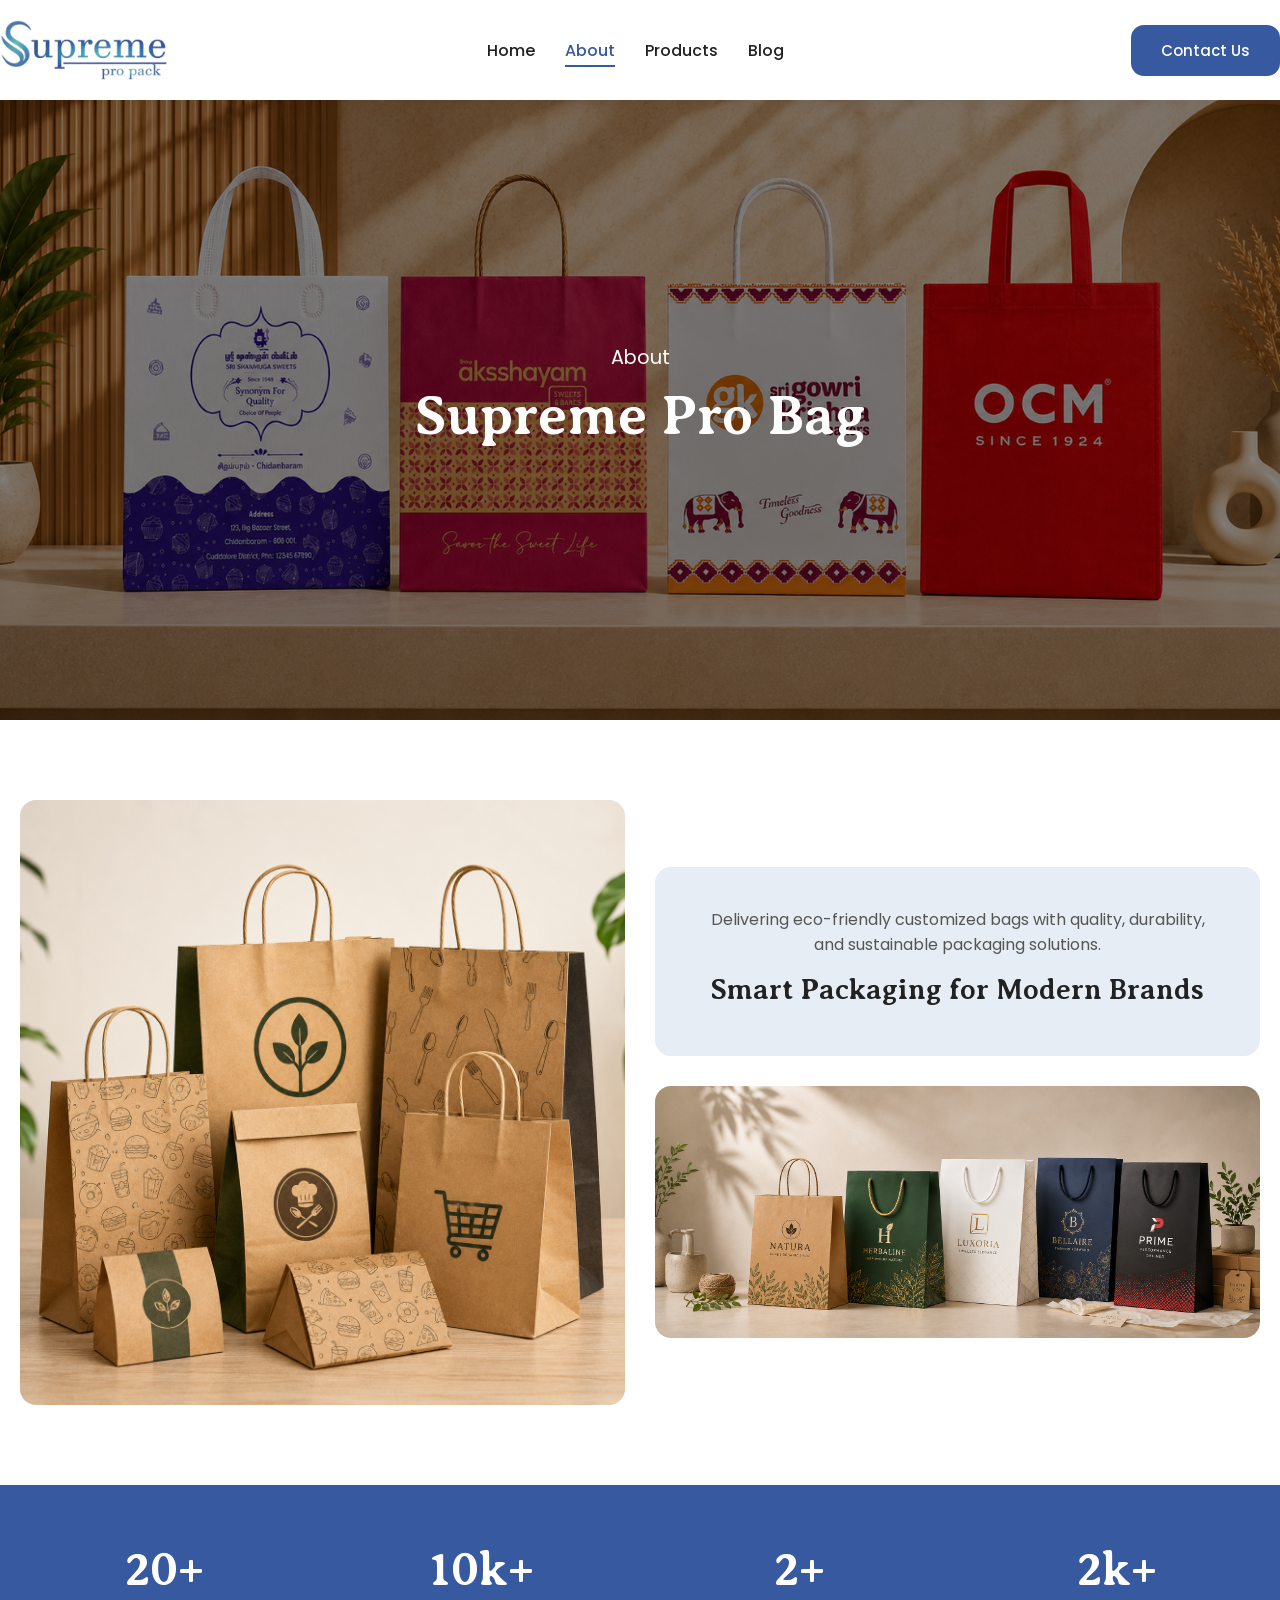
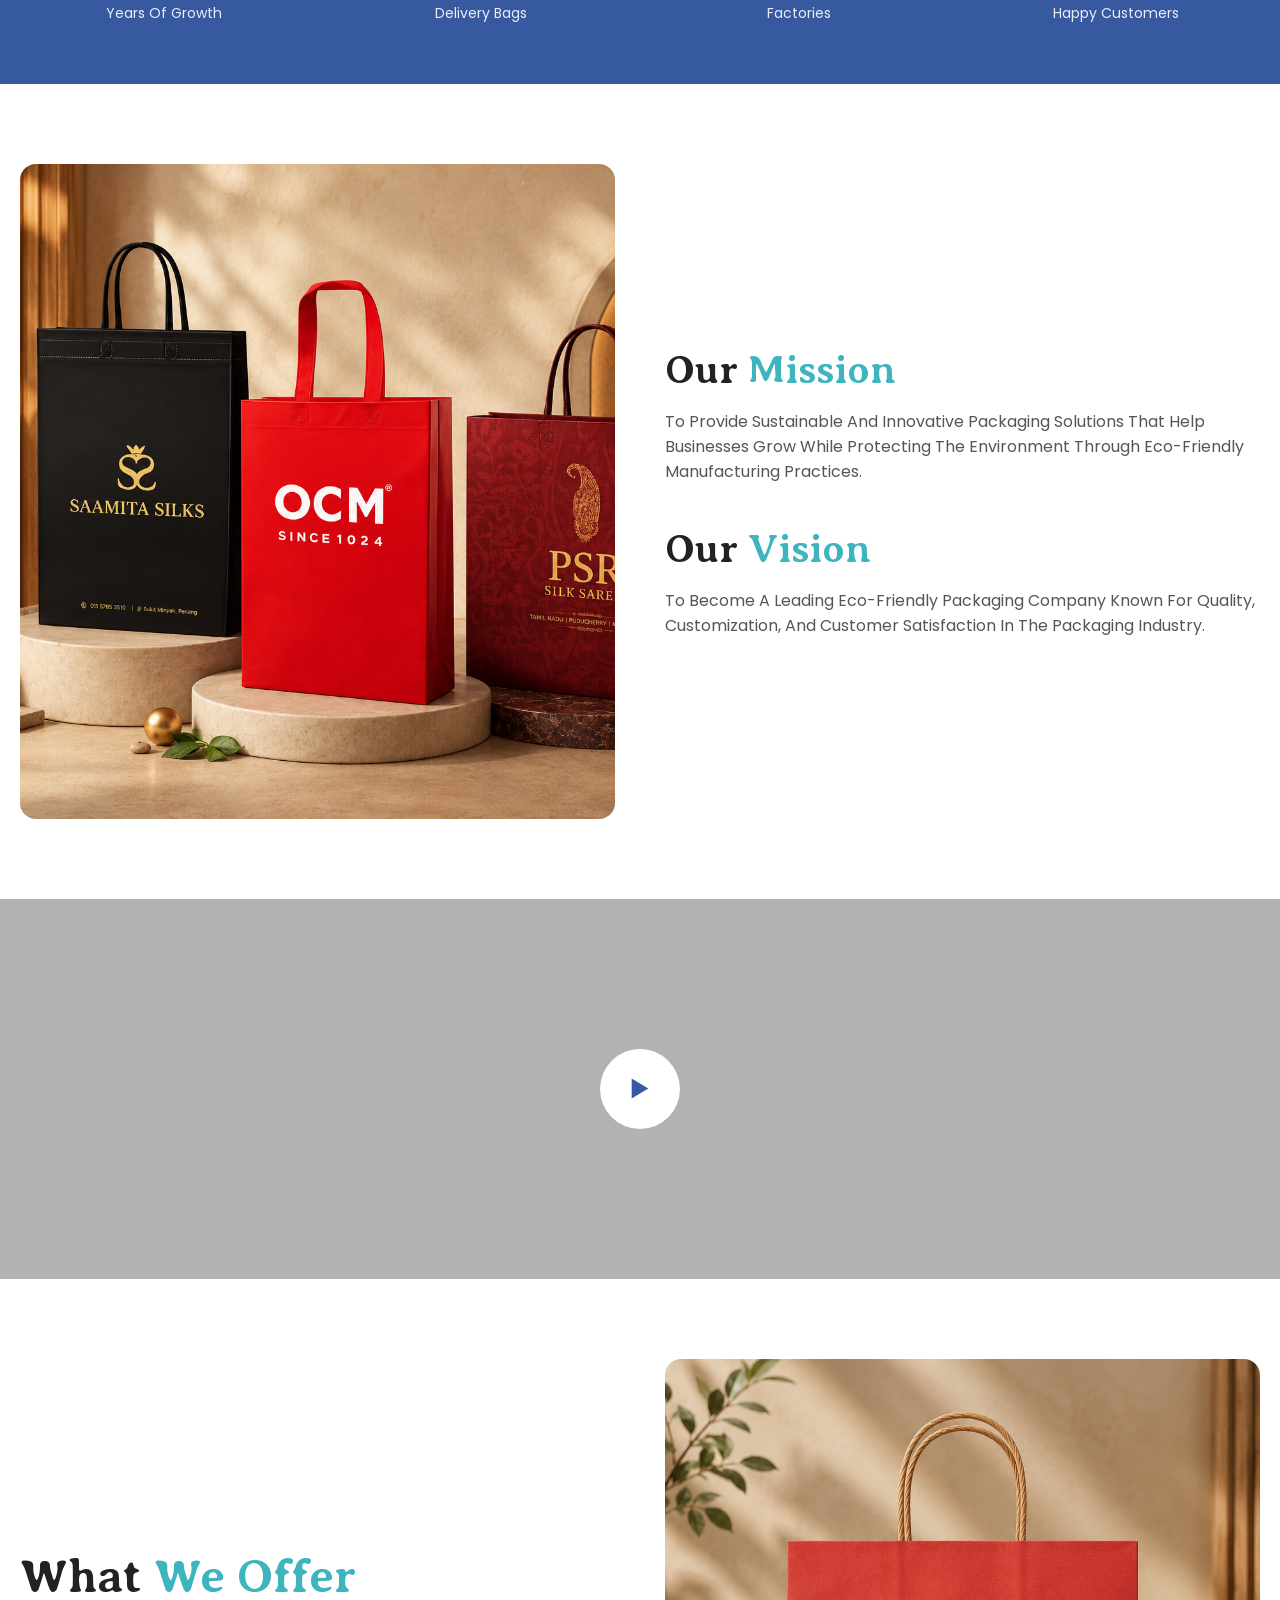
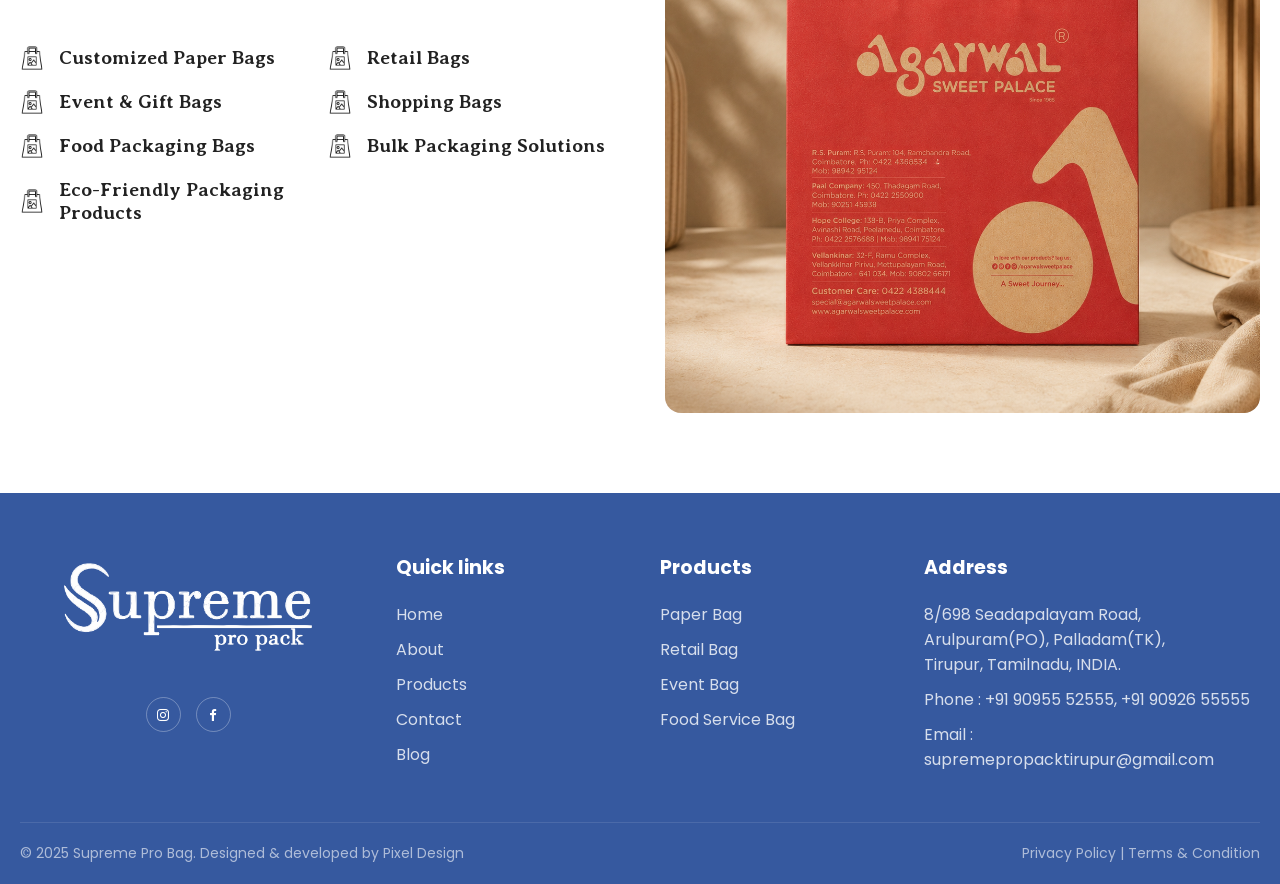
==== commit 428ba6e6: "sixth commit" ====
--- a/about.html
+++ b/about.html
@@ -34,6 +34,7 @@
                     <li><a href="about.html" class="nav__link active">About</a></li>
                     <li><a href="products.html" class="nav__link">Products</a></li>
                     <li><a href="#" class="nav__link">Blog</a></li>
+                    <li><a class="nav__link nav__list_mb" href="contact.html" class="nav__link">Contact</a></li>
                 </ul>
             </nav>
             
--- a/css/style.css
+++ b/css/style.css
@@ -1430,6 +1430,10 @@
         font-size: 1rem;
     }
 
+    .nav__list_mb {
+        display: none;
+    }
+
     .header__btn {
         display: inline-flex;
     }
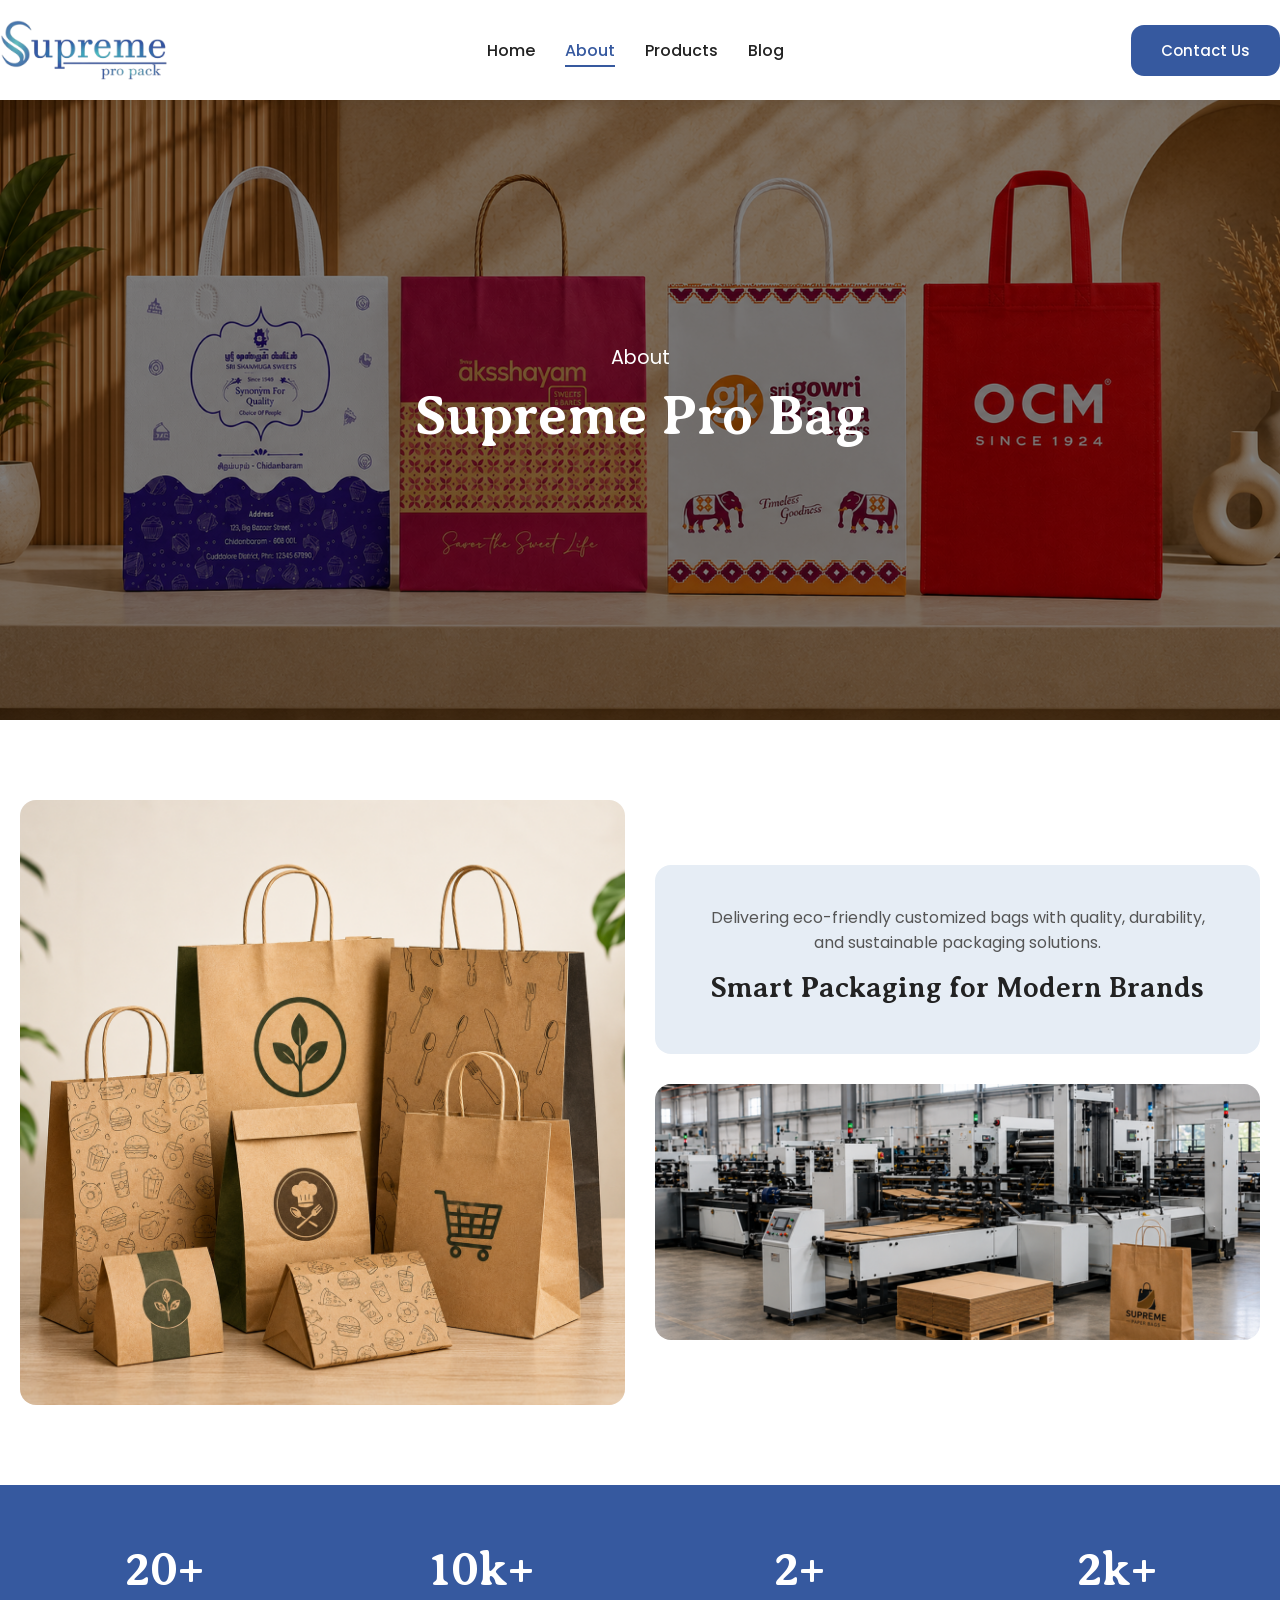
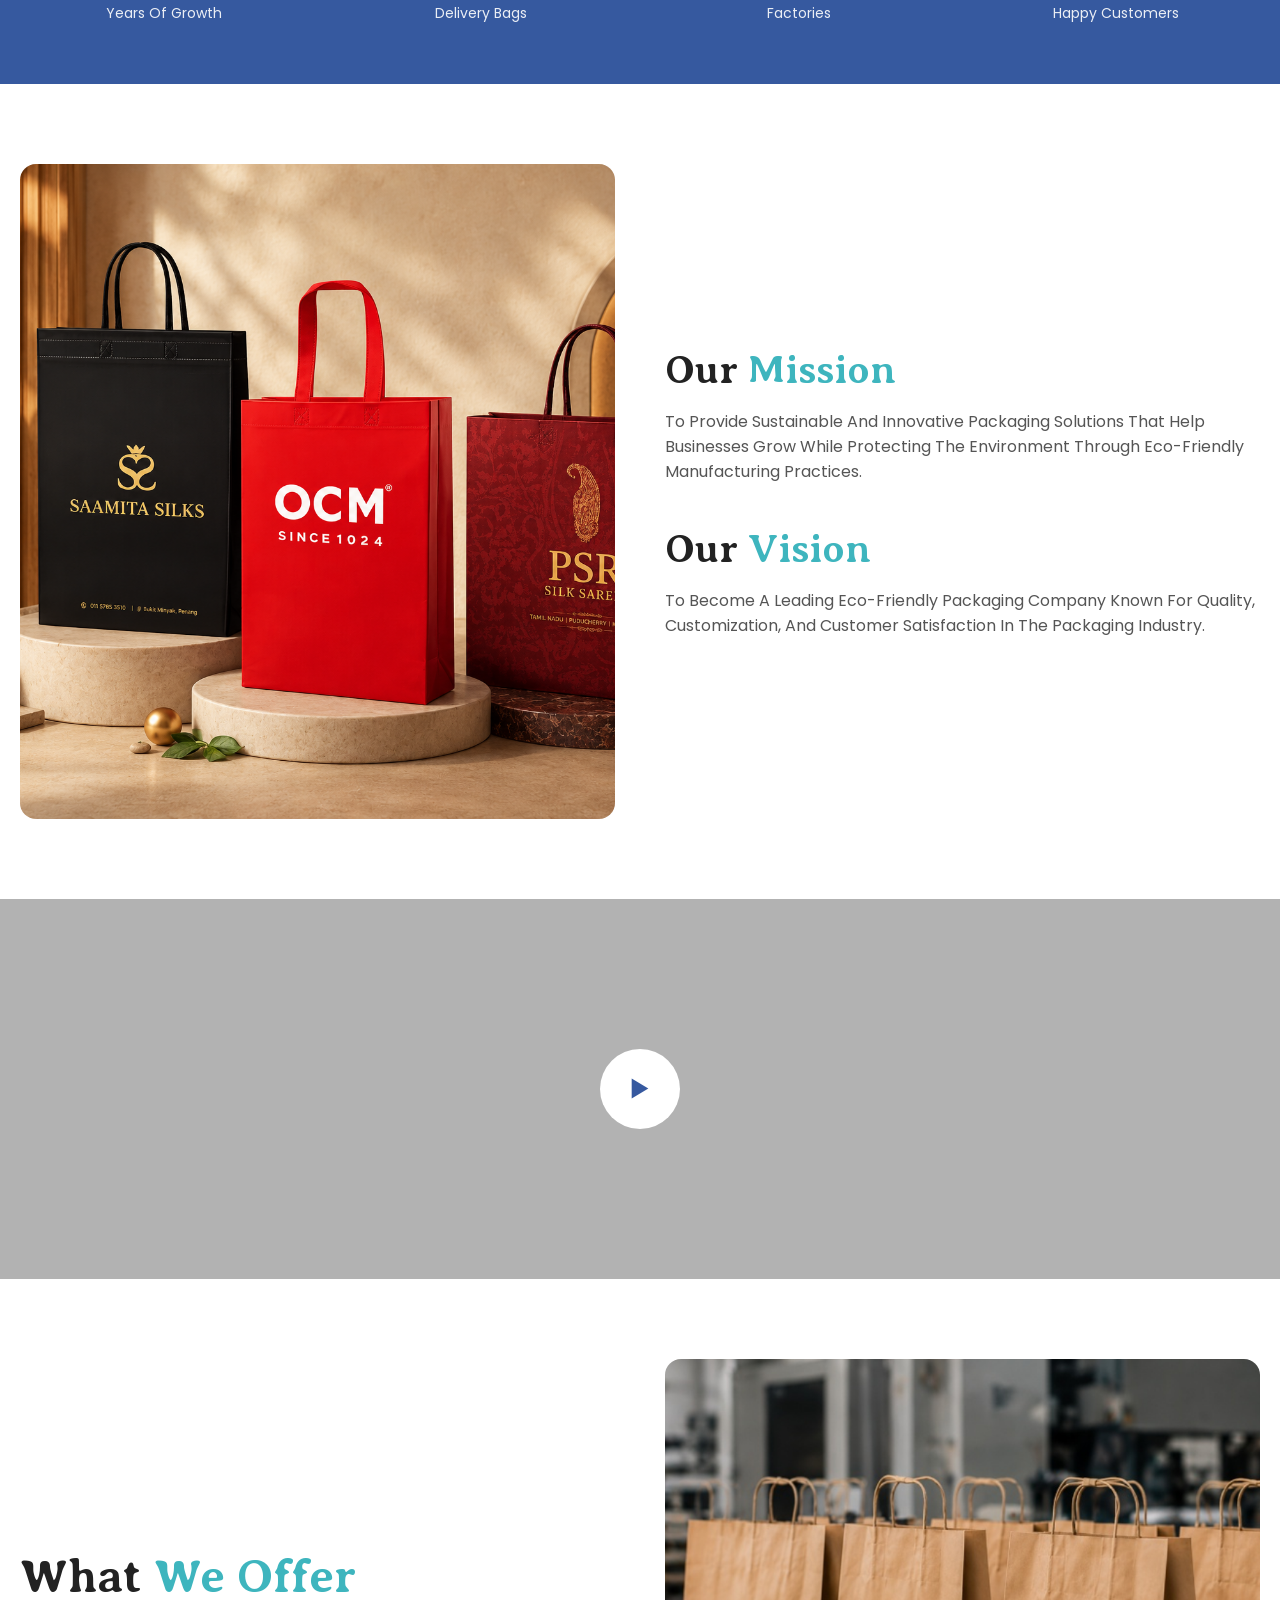
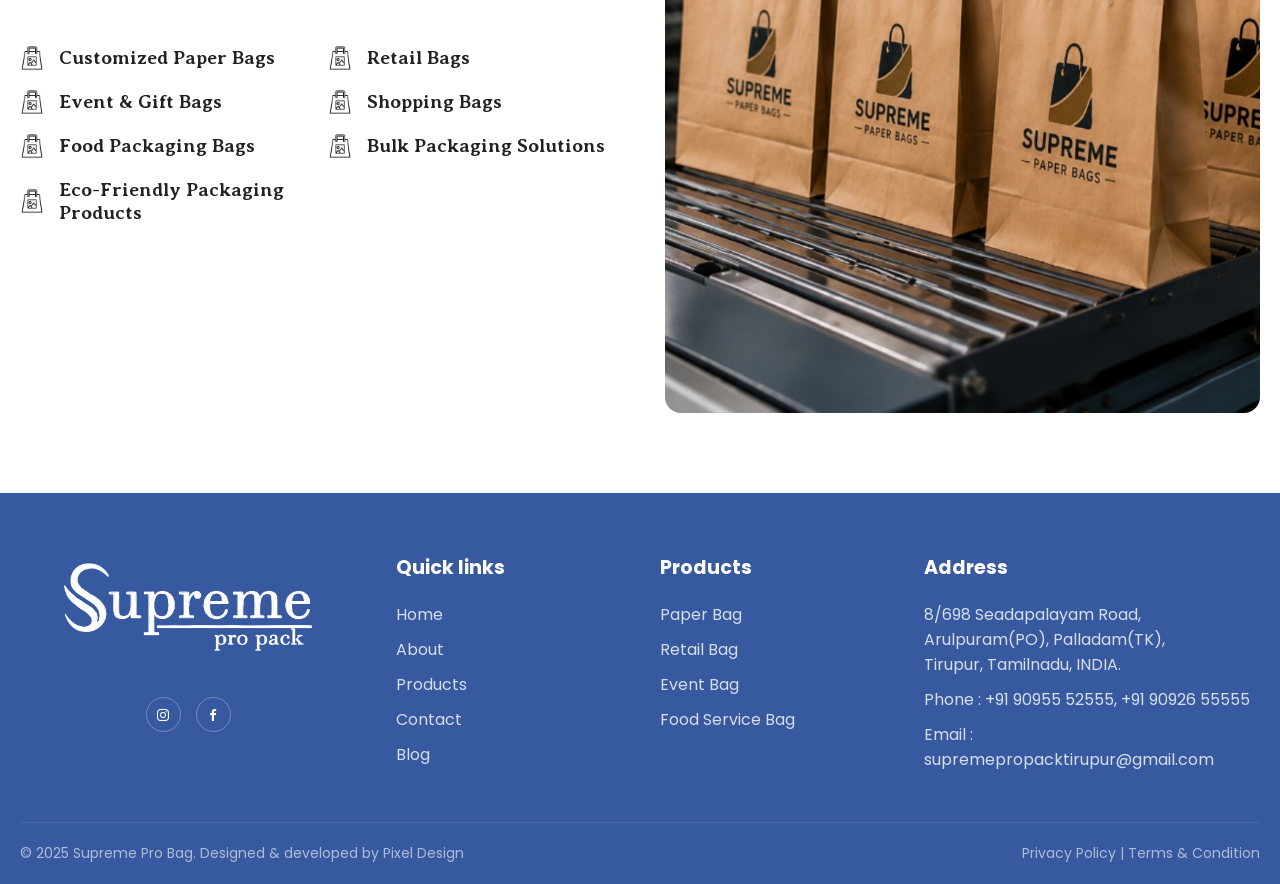
==== commit a64b3267: "seventh commit" ====
--- a/about.html
+++ b/about.html
@@ -68,7 +68,7 @@
                             <h3>Smart Packaging for Modern Brands</h3>
                         </div>
                         <div class="about-intro__collage">
-                            <img src="assets/img/about-us/Frame%201.png" alt="Manufacturing Process">
+                            <img src="assets/img/new/machine.png" alt="Manufacturing Process">
                         </div>
                     </div>
                 </div>
@@ -165,7 +165,7 @@
                         </div>
                     </div>
                     <div class="offer__img">
-                        <img src="assets/img/new/ChatGPT Image Jun 20, 2026, 01_27_33 PM.png" alt="Our Offerings">
+                        <img src="assets/img/new/packing-1.png" alt="Our Offerings">
                     </div>
                 </div>
             </div>
--- a/css/style.css
+++ b/css/style.css
@@ -1312,6 +1312,14 @@
     margin-bottom: 20px;
 }
 
+.contact-card__icon .bx {
+    border-radius: 50%;
+    padding: 0.7rem;
+    line-height: 1;
+    border: 1px solid var(--color-border);
+    box-shadow: var(--box-shadow);
+}
+
 .contact-card h4 {
     font-size: 1.2rem;
     margin-bottom: 15px;
@@ -1608,4 +1616,12 @@
 /* --- Swiper Overrides --- */
 .testimonial-swiper {
     padding-bottom: 20px;
+}
+
+.testimonial-swiper .swiper-wrapper {
+    align-items: stretch;
+}
+
+.testimonial-swiper .swiper-slide {
+    height: unset;
 }
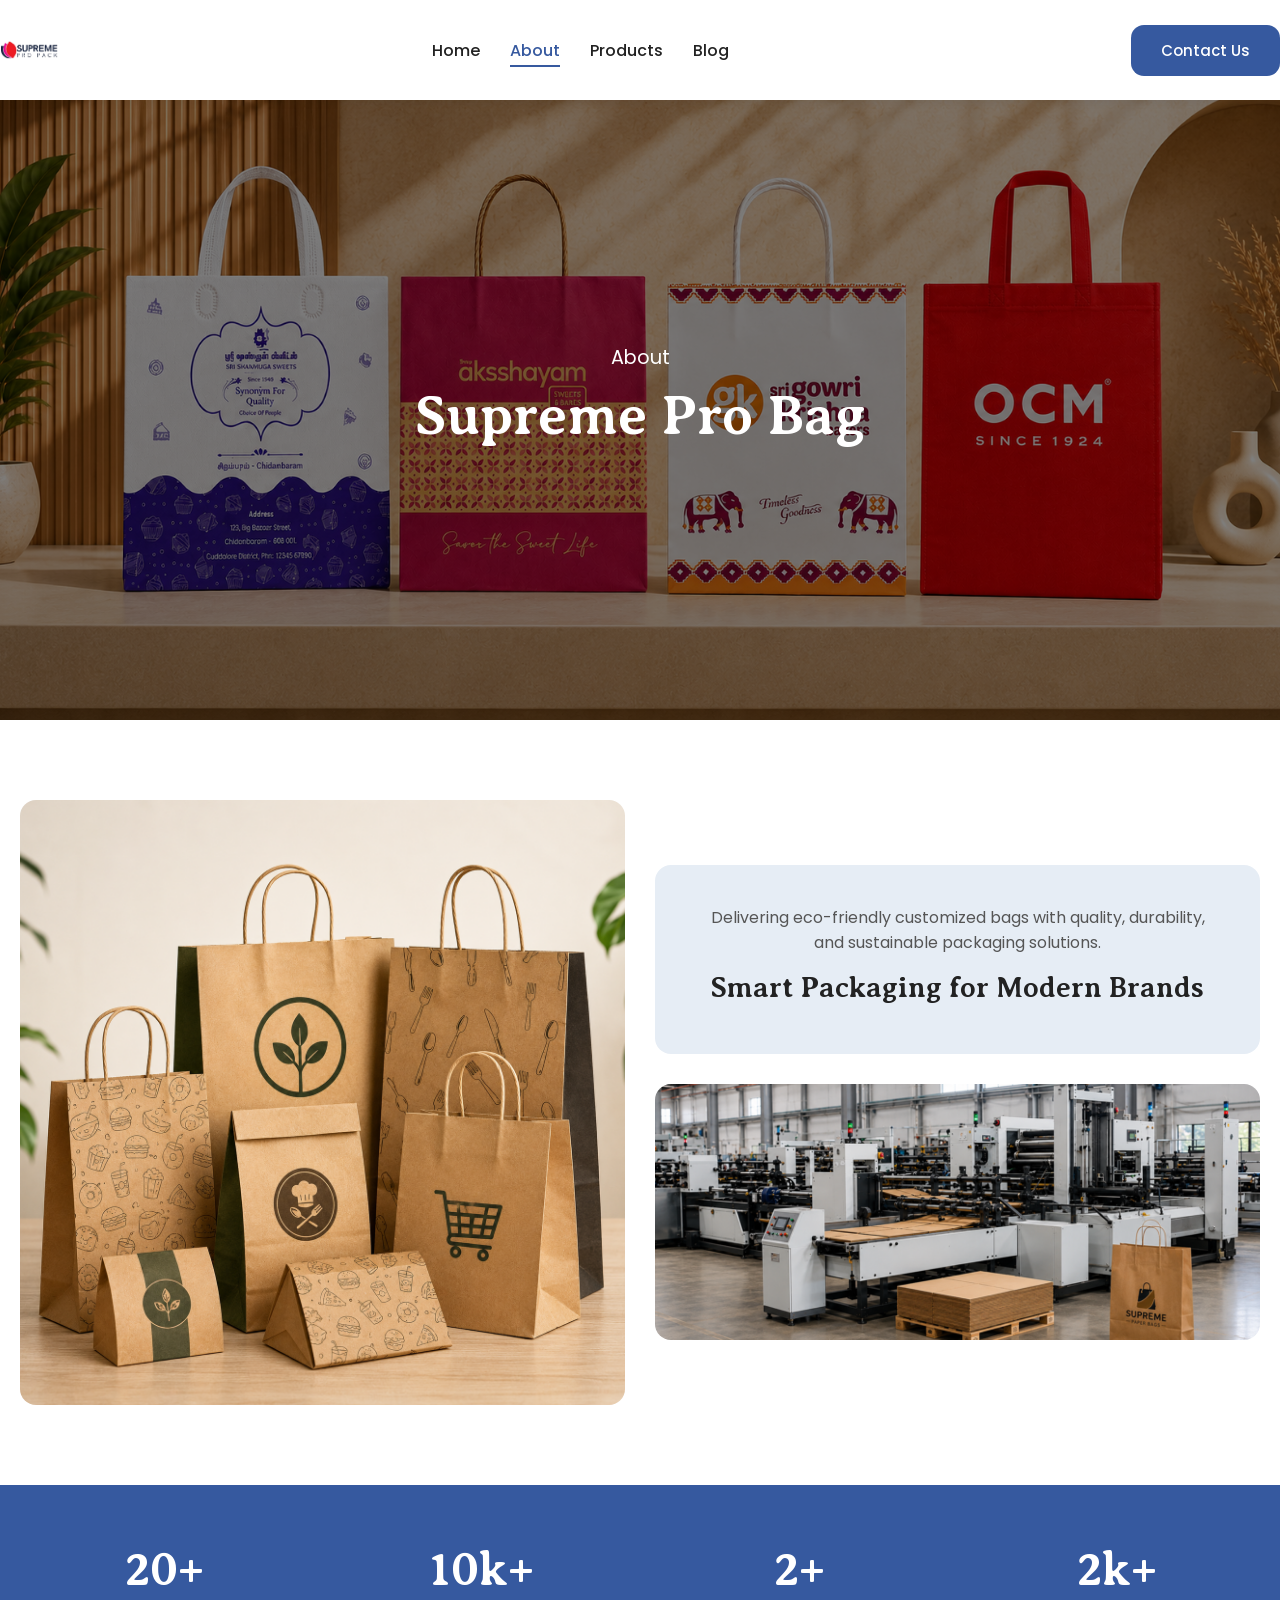
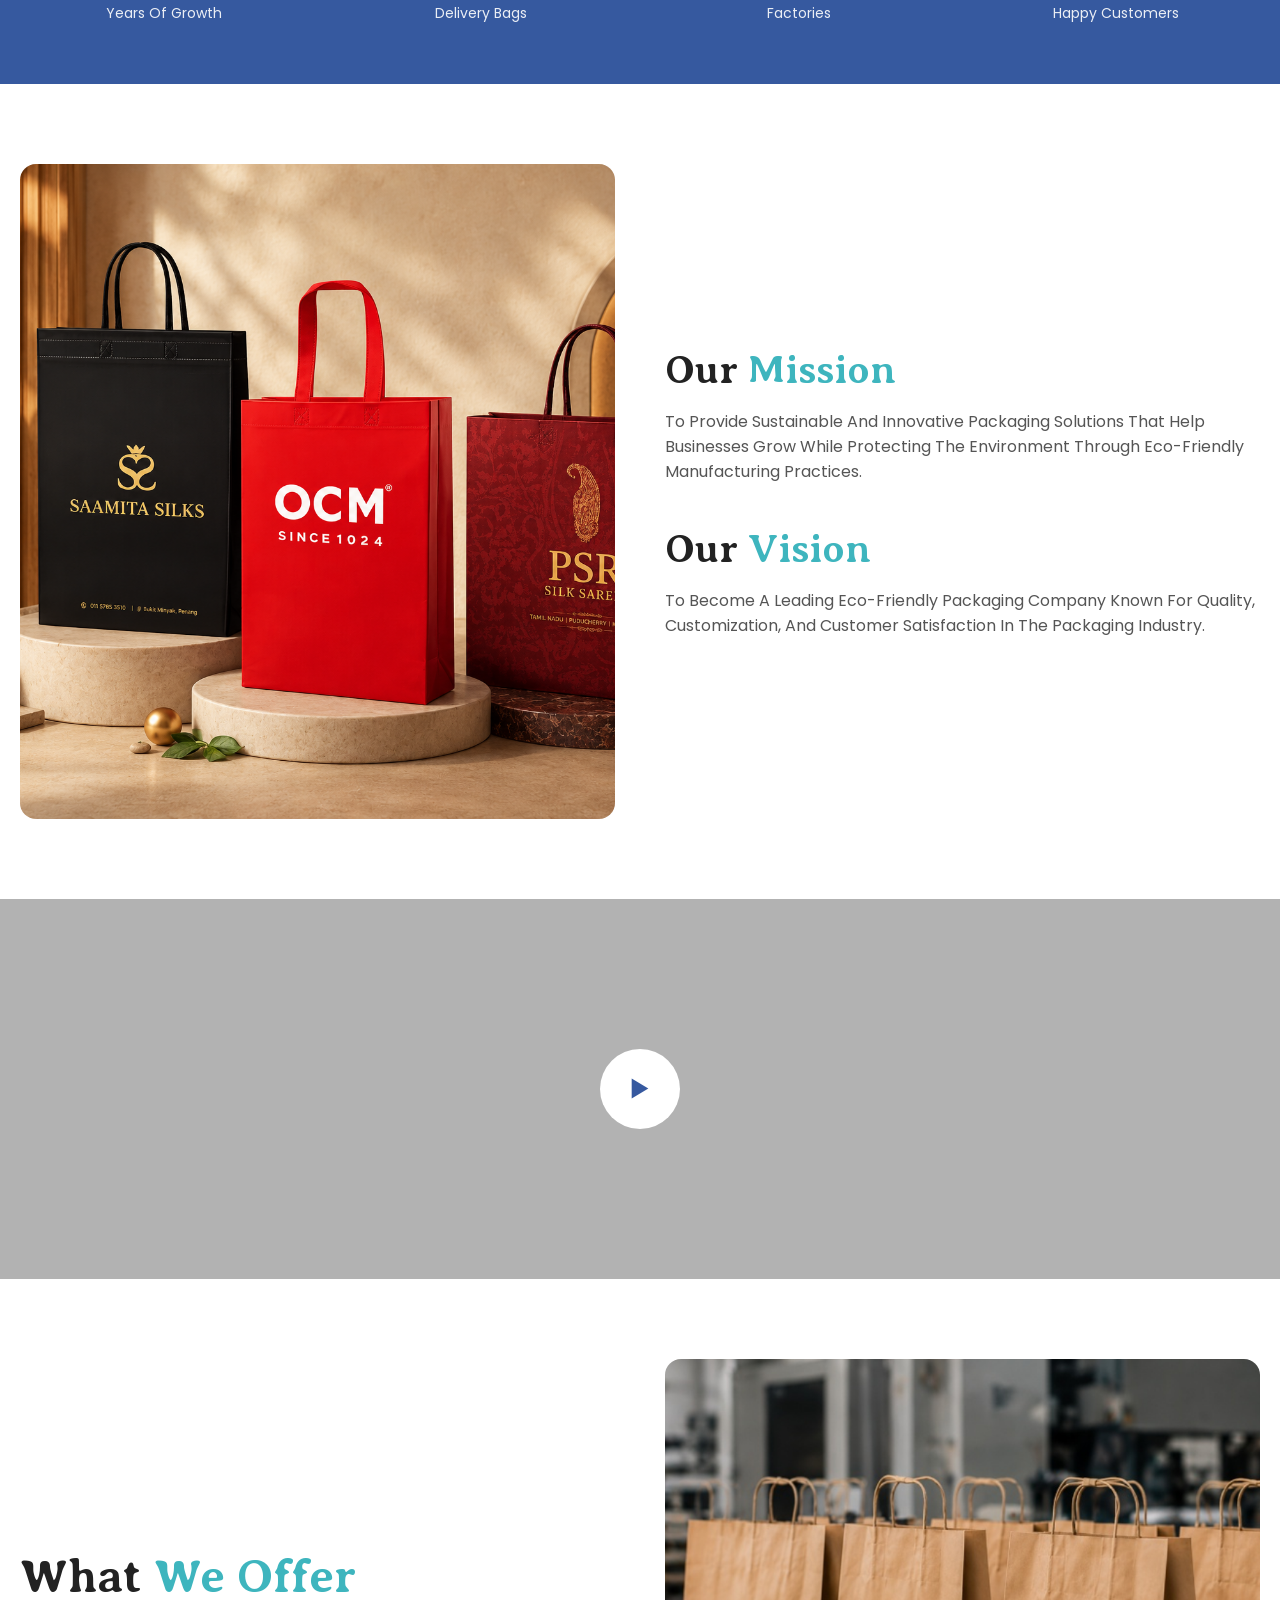
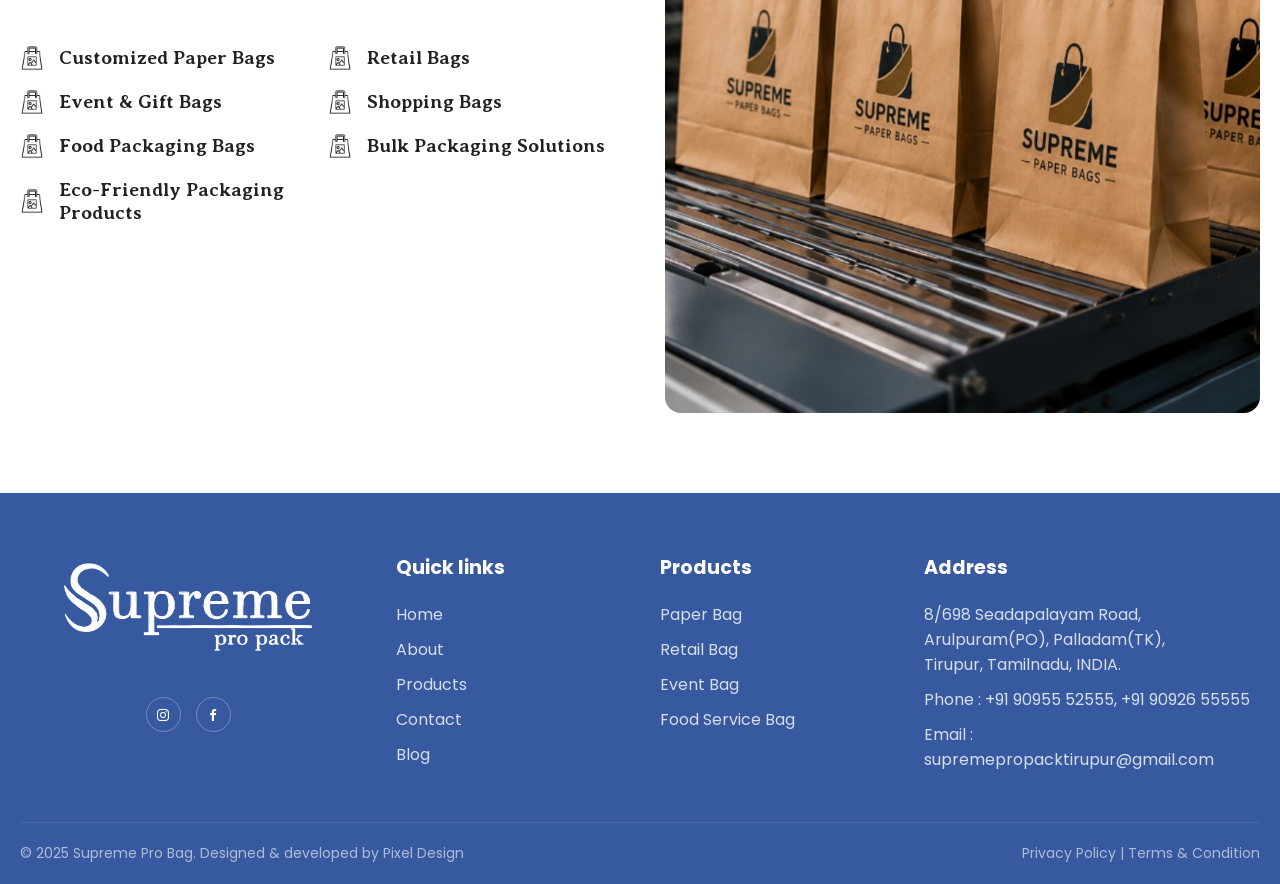
==== commit c7f58b14: "eighth commit" ====
--- a/about.html
+++ b/about.html
@@ -25,7 +25,7 @@
     <header class="header">
         <div class="container header__inner">
             <a href="index.html" class="logo">
-                <img src="assets/img/home-page/header-logo.png" alt="Supreme Pro Pack">
+                <img src="assets/img/new/supreme-logo.png" alt="Supreme Pro Pack">
             </a>
             
             <nav class="nav">
--- a/css/style.css
+++ b/css/style.css
@@ -1376,7 +1376,7 @@
 }
 
 .page-header.bg-product-header {
-    background-image: url('../assets/img/new/product\ page\ banner.png');
+    background-image: url('../assets/img/new/product-page-banner.png');
 }
 
 .img-shopping-bag {
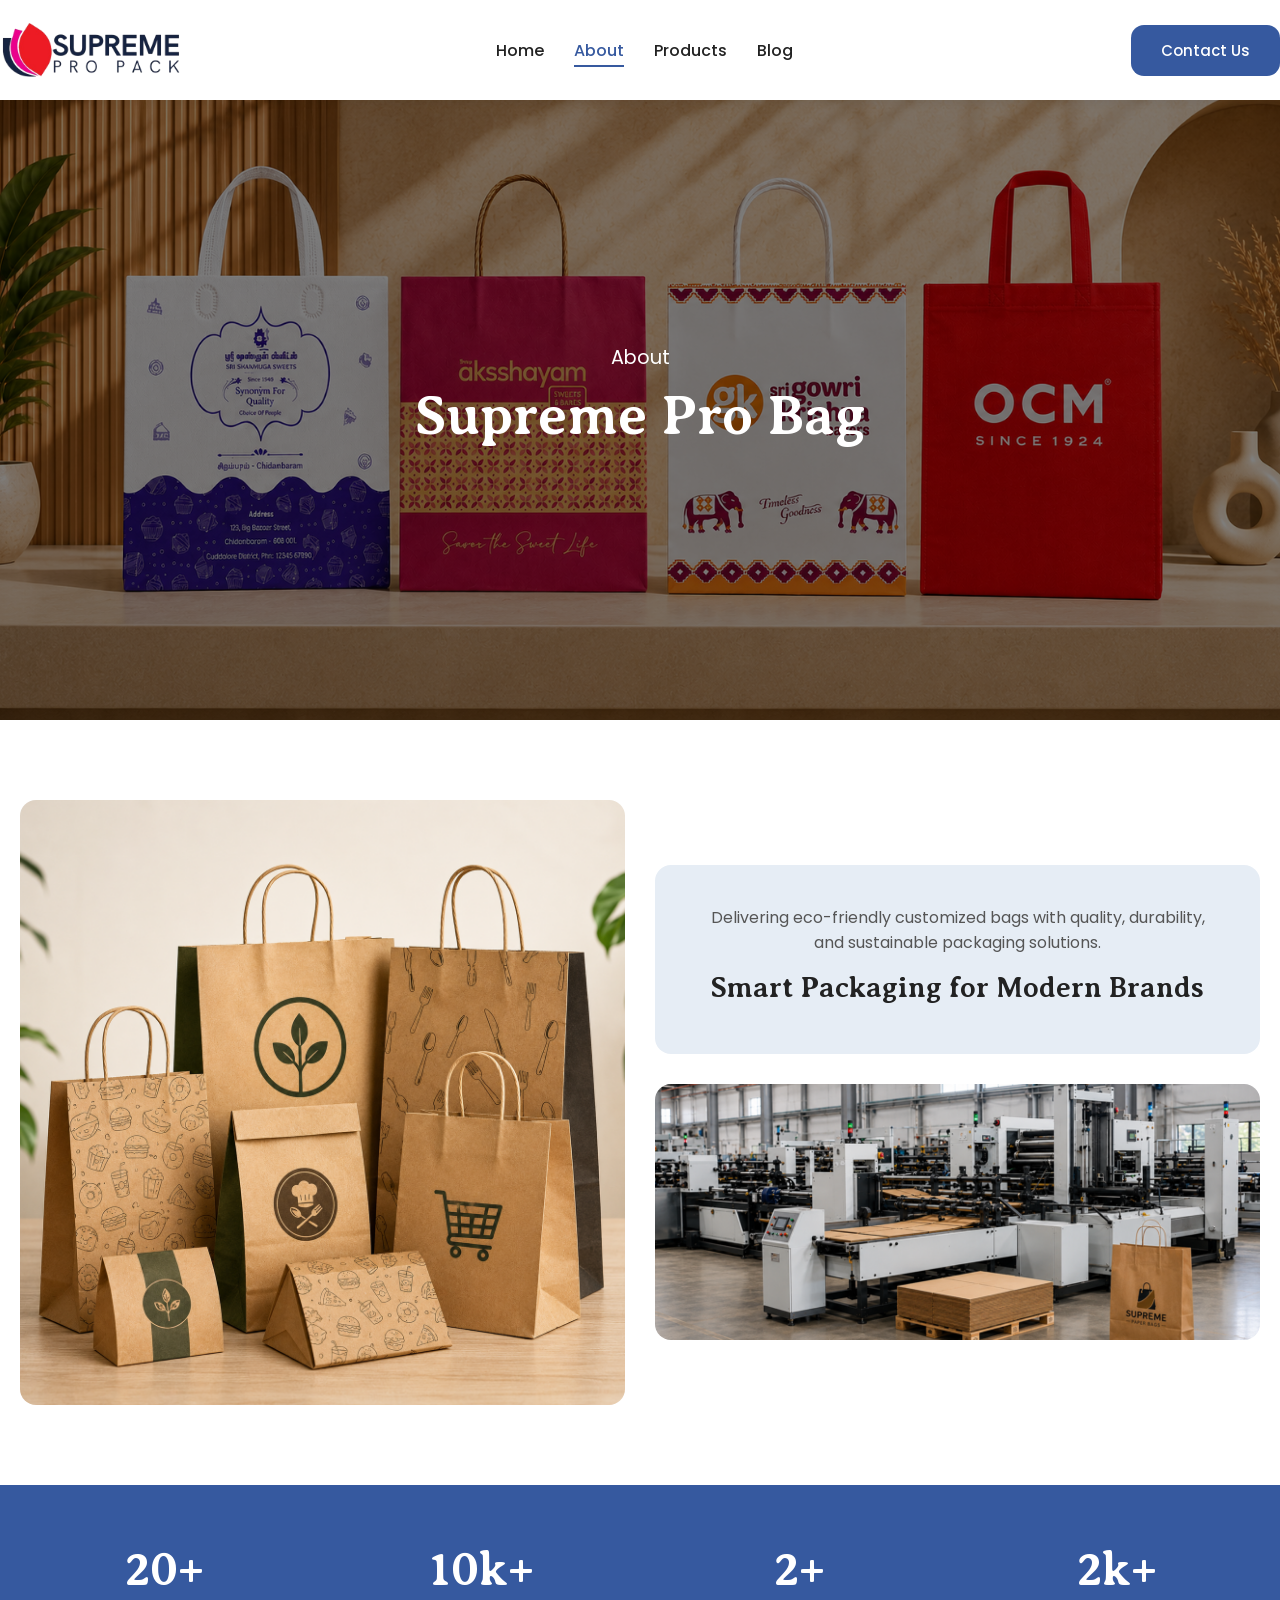
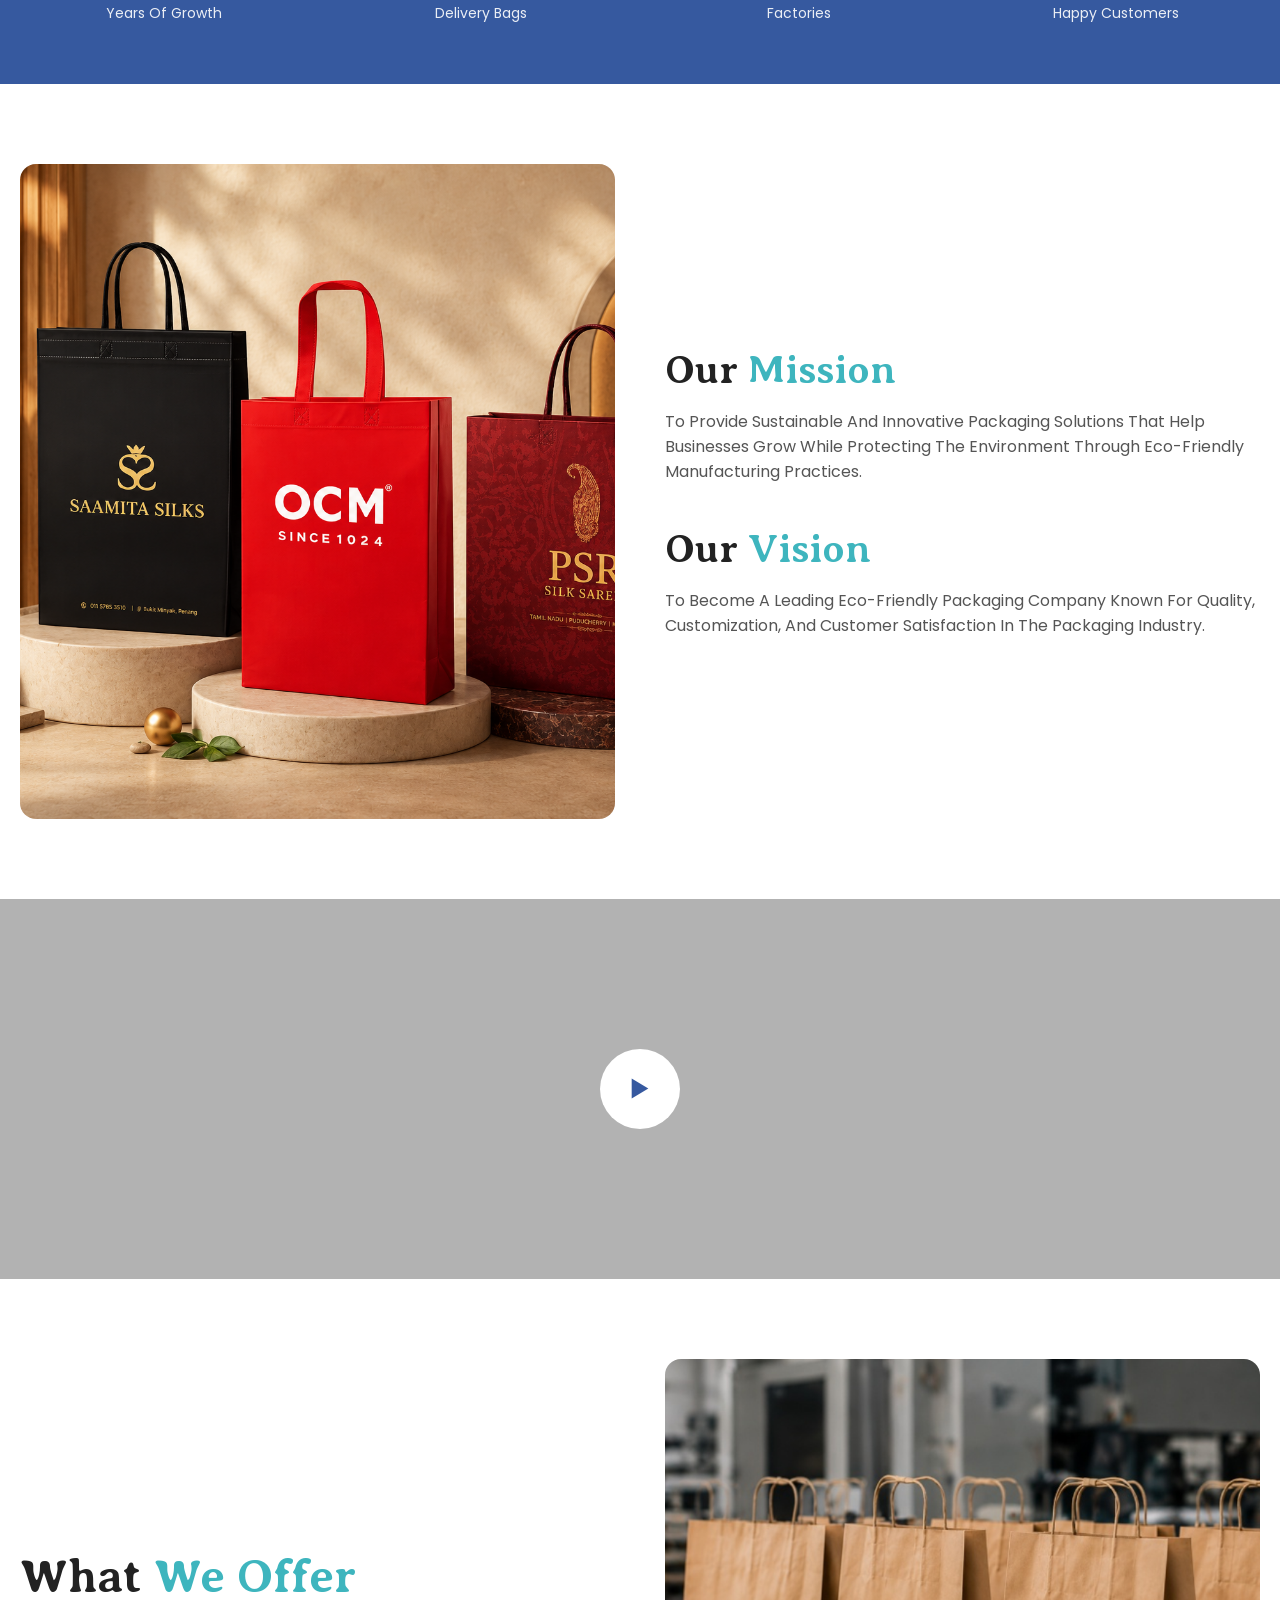
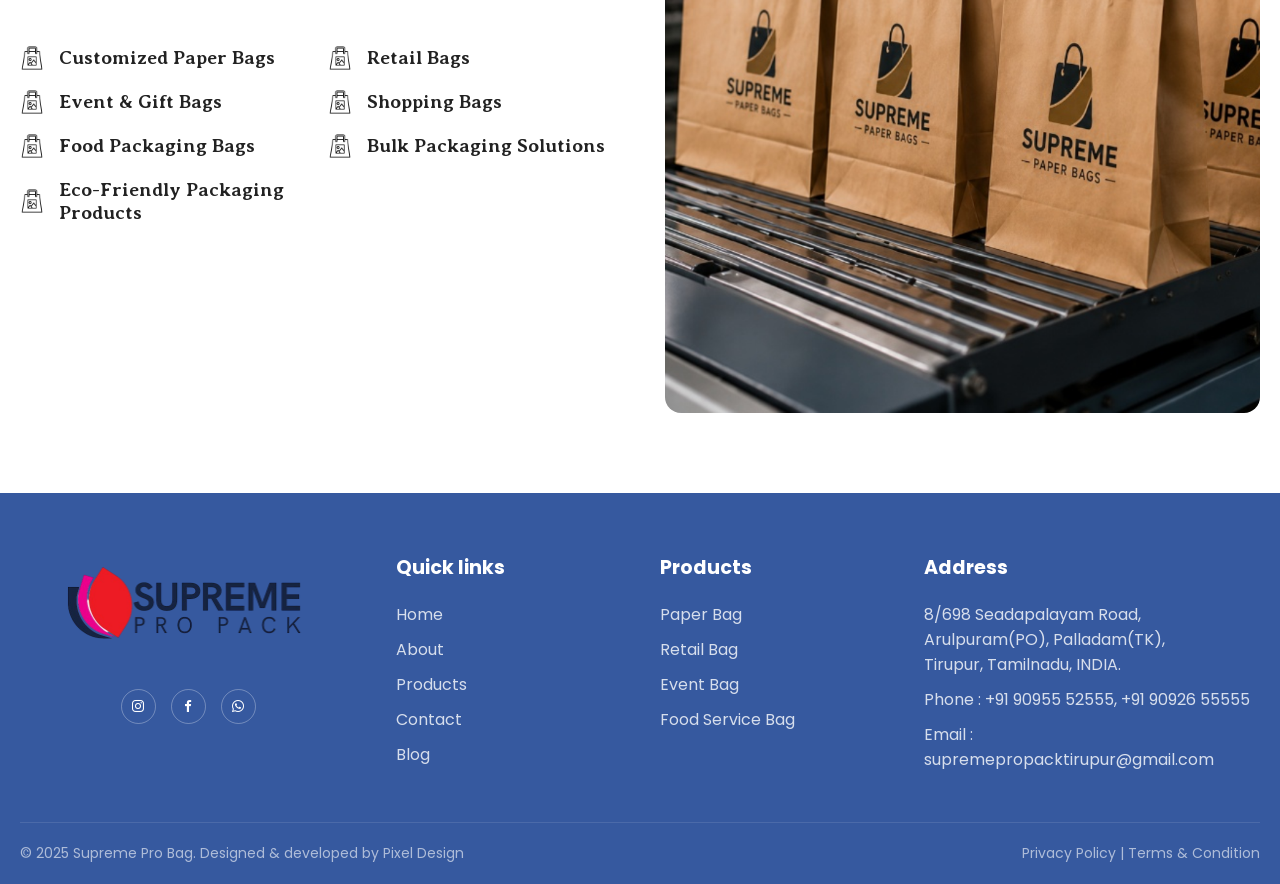
==== commit 787d6b19: "ninth commit" ====
--- a/about.html
+++ b/about.html
@@ -177,11 +177,12 @@
         <div class="container footer__top">
             <div class="footer__col">
                 <a href="index.html" class="footer__logo">
-                    <img src="assets/img/home-page/footer-logo.png" alt="Supreme Pro Pack">
+                    <img src="assets/img/new/supreme-logo.png" alt="Supreme Pro Pack">
                 </a>
                 <div class="footer__socials">
                     <a href="#"><i class='bx bxl-instagram'></i></a>
                     <a href="#"><i class='bx bxl-facebook'></i></a>
+                    <a href="#"><i class='bx bxl-whatsapp'></i></a>
                 </div>
             </div>
             
--- a/css/style.css
+++ b/css/style.css
@@ -686,7 +686,7 @@
     background-position: center;
     color: var(--color-white);
     padding: 100px 0;
-    background-image: url('../assets/img/new/banner\ image.png');
+    background-image: url('../assets/img/new/Mobile\ view\ contact\ footer\ banner.png');
     background-color: #0003;
     background-blend-mode: color;
 }
@@ -1521,6 +1521,10 @@
         font-size: 4rem;
     }
 
+    .cta {
+        background-image: url('../assets/img/new/banner\ image.png');
+    }
+
     .collections__grid {
         grid-template-columns: repeat(3, 1fr);
     }
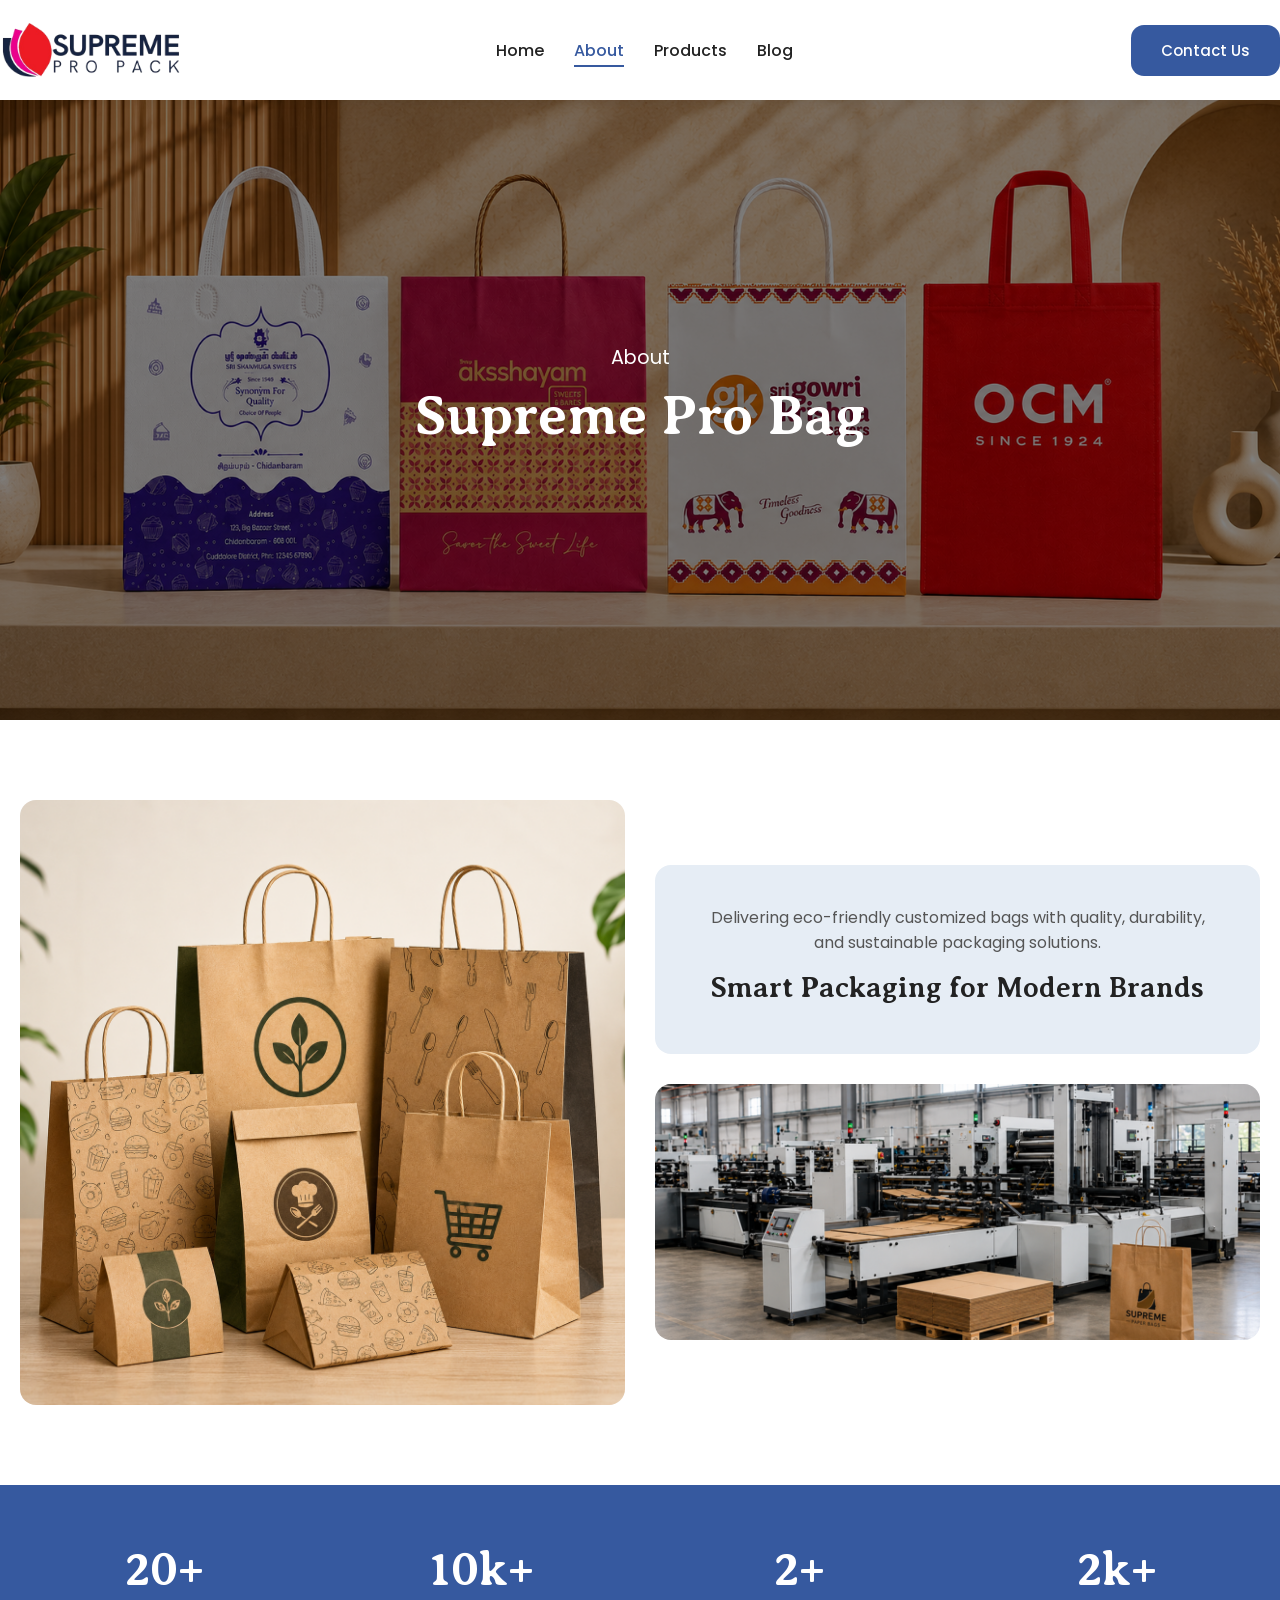
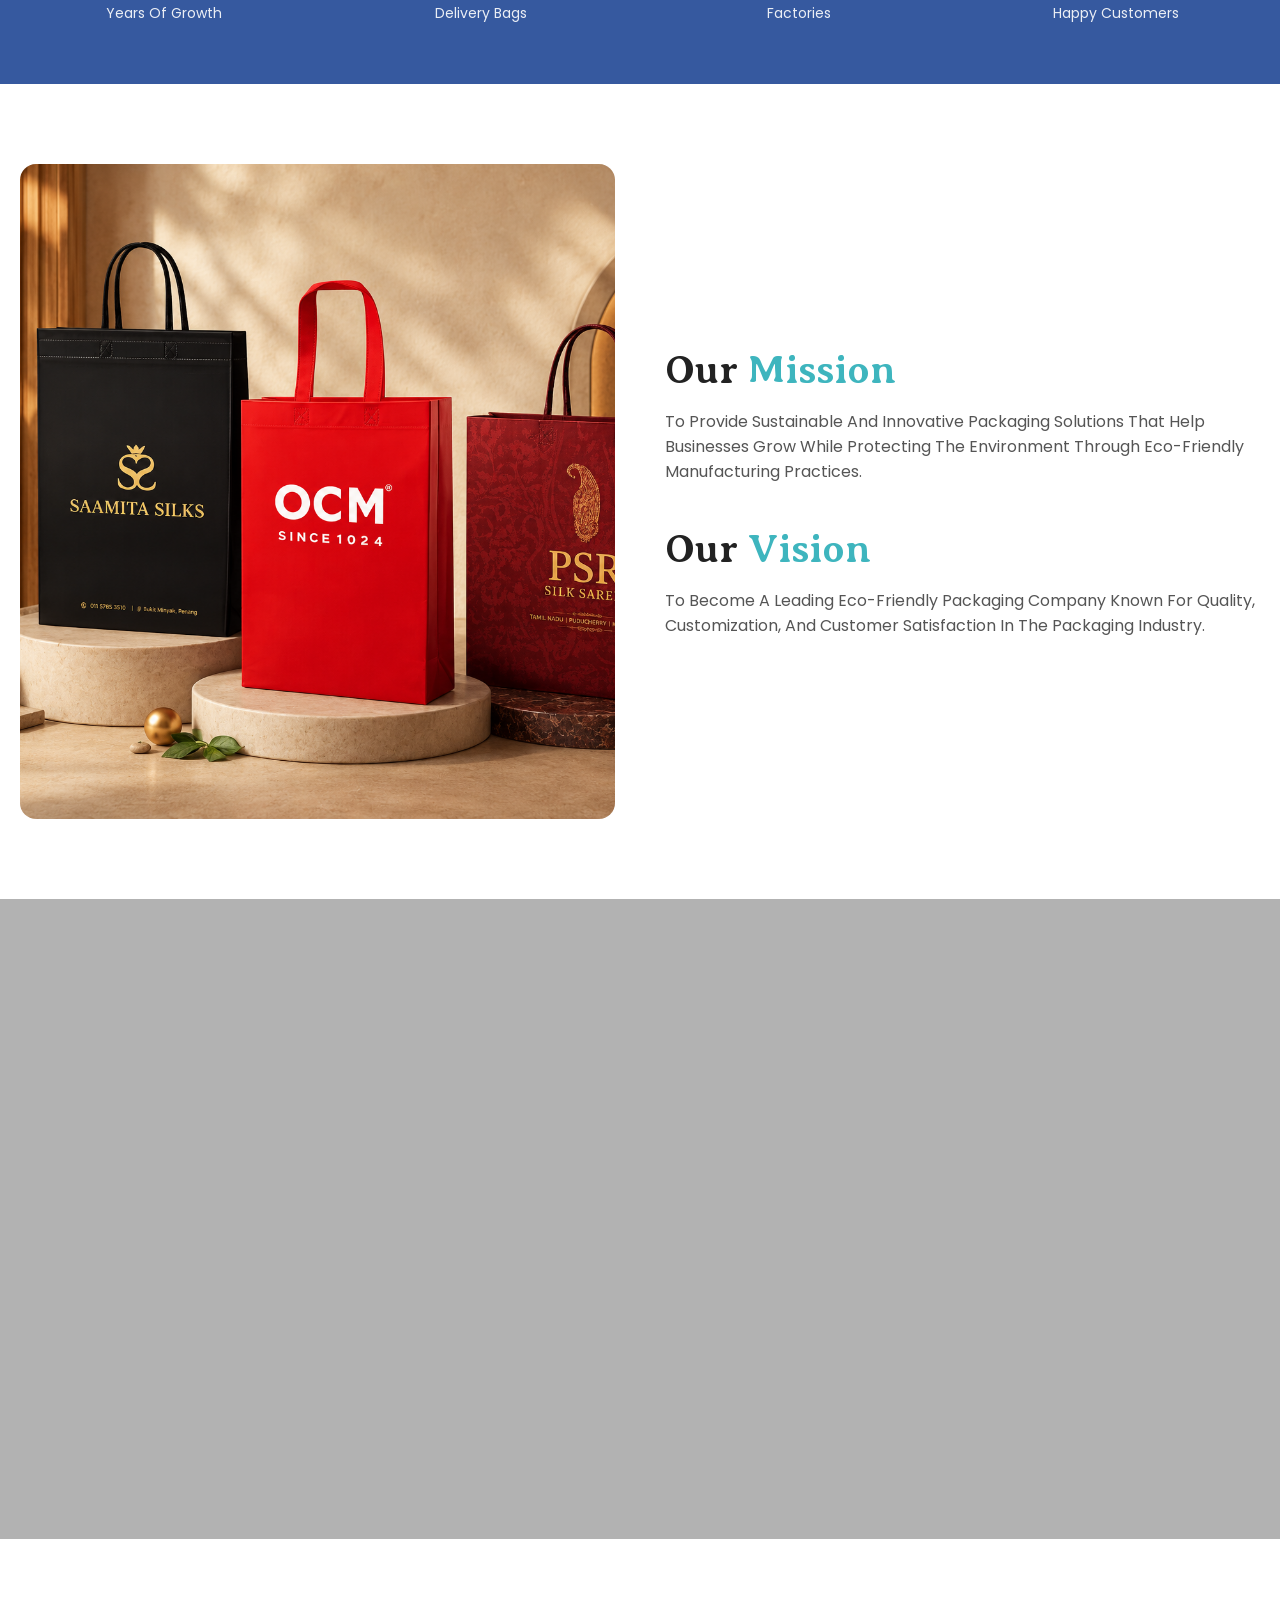
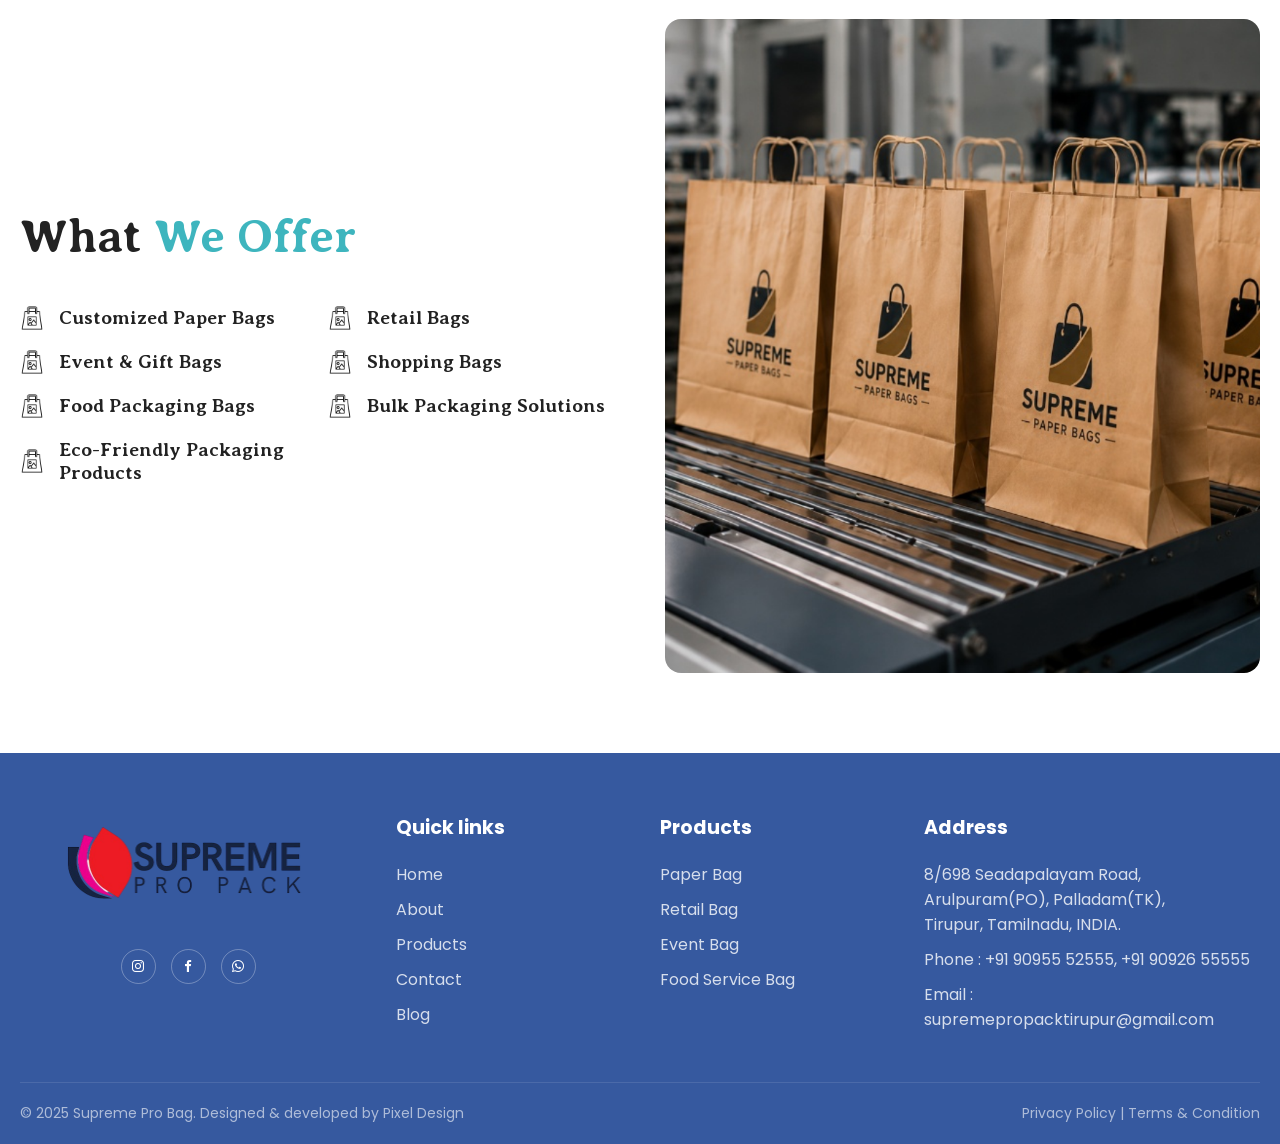
==== commit 0f988ce3: "11 commit" ====
--- a/about.html
+++ b/about.html
@@ -121,8 +121,8 @@
         </section>
 
         <!-- Video Section -->
-        <section class="video-section" class="video-section bg-video-section">
-            <a href="#" class="play-btn"><i class='bx bx-play'></i></a>
+        <section class="video-section" style="padding: 0;">
+            <video src="assets/img/video.mp4" autoplay muted loop playsinline style="width: 100%; height: auto; display: block;"></video>
         </section>
 
         <!-- What We Offer Section -->
--- a/css/style.css
+++ b/css/style.css
@@ -687,7 +687,7 @@
     color: var(--color-white);
     padding: 100px 0;
     background-image: url('../assets/img/new/Mobile\ view\ contact\ footer\ banner.png');
-    background-color: #0003;
+    background-color: #0006;
     background-blend-mode: color;
 }
 
@@ -1104,7 +1104,7 @@
     position: relative;
     overflow: hidden;
     flex-wrap: wrap;
-    padding-bottom: 60vw;
+    /* padding-bottom: 60vw; */
 }
 
 .promo-banner__img {
@@ -1577,9 +1577,9 @@
         object-position: right center;
     }
 
-    .promo-banner__content {
+    /* .promo-banner__content {
         max-width: 60%;
-    }
+    } */
 
     /* Product Detail Page Queries */
     .product-detail__grid {
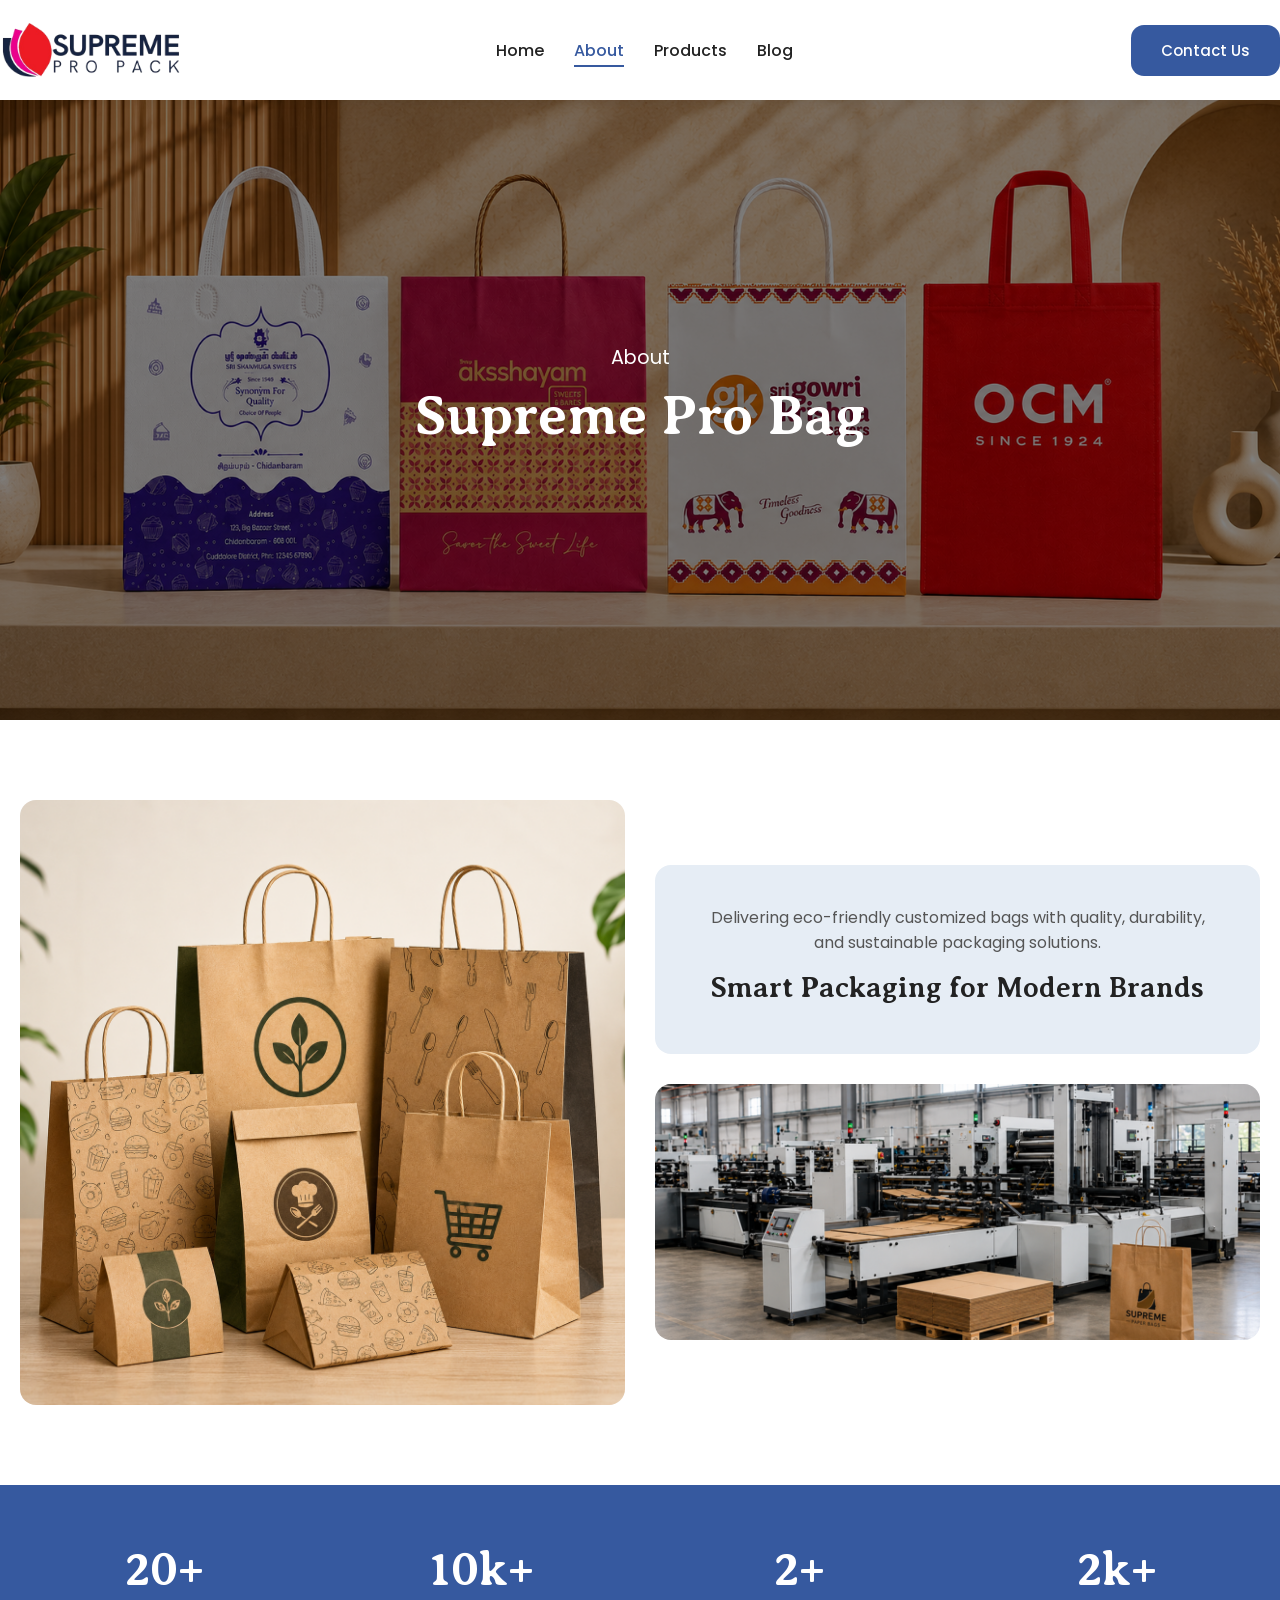
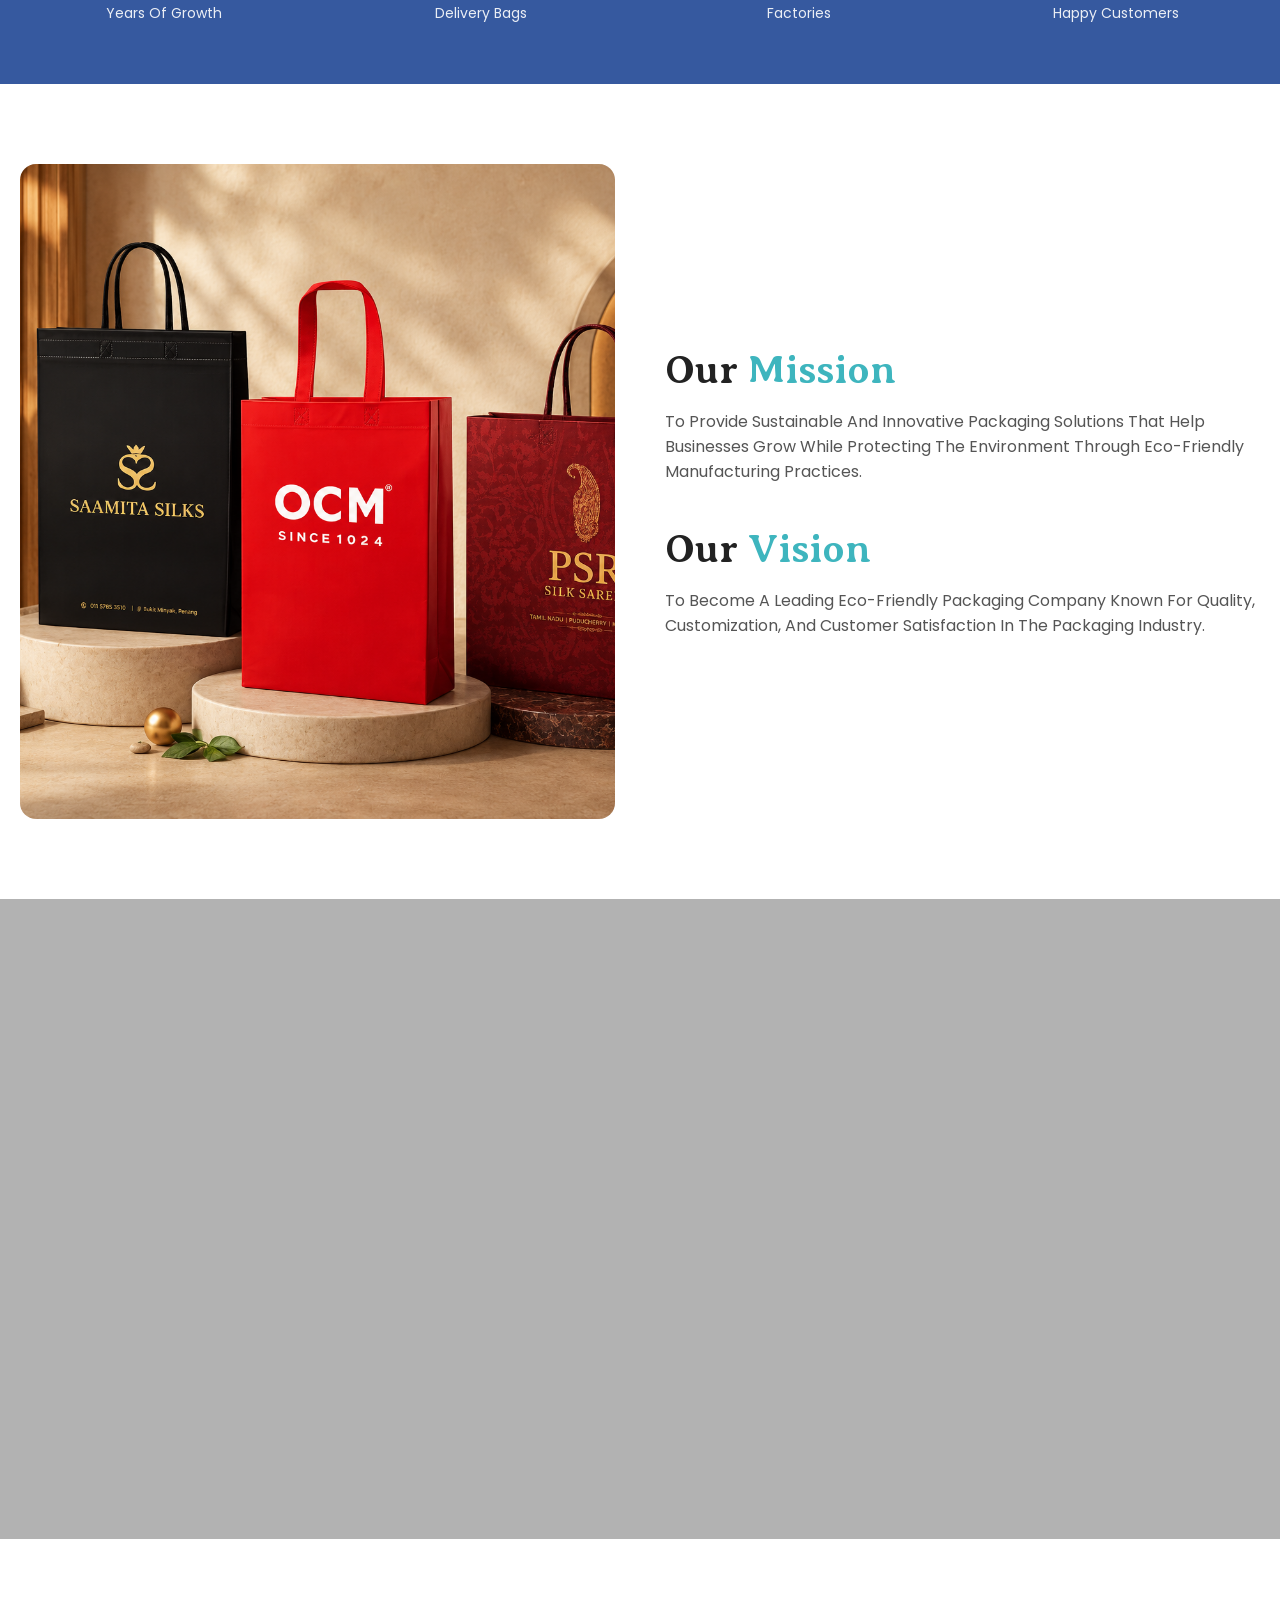
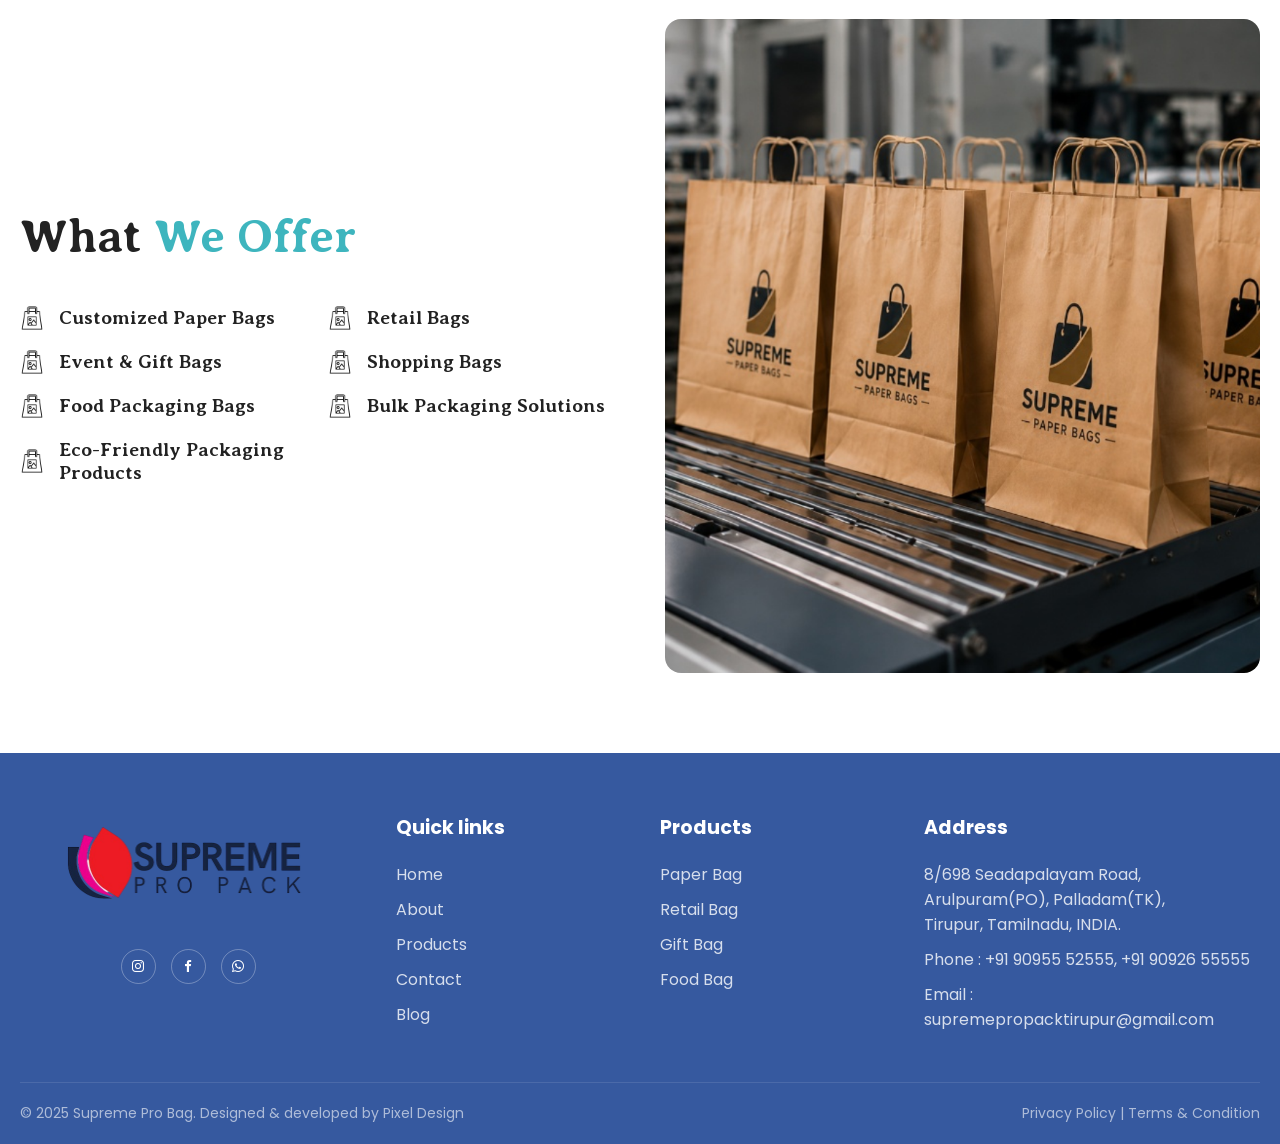
==== commit 01c27787: "13 commit" ====
--- a/about.html
+++ b/about.html
@@ -34,7 +34,7 @@
                     <li><a href="about.html" class="nav__link active">About</a></li>
                     <li><a href="products.html" class="nav__link">Products</a></li>
                     <li><a href="#" class="nav__link">Blog</a></li>
-                    <li><a class="nav__link nav__list_mb" href="contact.html" class="nav__link">Contact</a></li>
+                    <li><a class="nav__link nav__list_mb" href="contact.html">Contact</a></li>
                 </ul>
             </nav>
             
@@ -182,7 +182,7 @@
                 <div class="footer__socials">
                     <a href="#"><i class='bx bxl-instagram'></i></a>
                     <a href="#"><i class='bx bxl-facebook'></i></a>
-                    <a href="#"><i class='bx bxl-whatsapp'></i></a>
+                    <a href="https://wa.me/9092655555" target="_blank"><i class='bx bxl-whatsapp'></i></a>
                 </div>
             </div>
             
@@ -197,13 +197,13 @@
                 </ul>
             </div>
             
-            <div class="footer__col">
+                        <div class="footer__col">
                 <h4 class="footer__title">Products</h4>
                 <ul class="footer__links">
-                    <li><a href="#">Paper Bag</a></li>
-                    <li><a href="#">Retail Bag</a></li>
-                    <li><a href="#">Event Bag</a></li>
-                    <li><a href="#">Food Service Bag</a></li>
+                    <li><a href="product-detail-paper-bags.html">Paper Bag</a></li>
+                    <li><a href="product-detail-retail-bags.html">Retail Bag</a></li>
+                    <li><a href="product-detail-gift-bags.html">Gift Bag</a></li>
+                    <li><a href="product-detail-food-bags.html">Food Bag</a></li>
                 </ul>
             </div>
             
--- a/css/style.css
+++ b/css/style.css
@@ -1326,15 +1326,18 @@
 }
 
 .contact-layout {
-    display: grid;
-    grid-template-columns: 1fr;
+    display: flex;
+    flex-direction: column;
     gap: 40px;
 }
 
-.contact-map img {
+.contact-map img,
+.contact-map iframe {
     width: 100%;
     height: 100%;
+    min-height: 400px;
     object-fit: cover;
+    border: none;
     border-radius: var(--border-radius);
 }
 
@@ -1608,8 +1611,15 @@
 
     /* Contact Page Queries */
     .contact-layout {
-        grid-template-columns: 1fr 1fr;
-        align-items: start;
+        flex-direction: row;
+    }
+
+    .contact-map {
+        width: calc(50% - 20px);
+    }
+
+    .contact-form-wrapper {
+        width: calc(50% - 20px);
     }
 
     .page-header__title {
